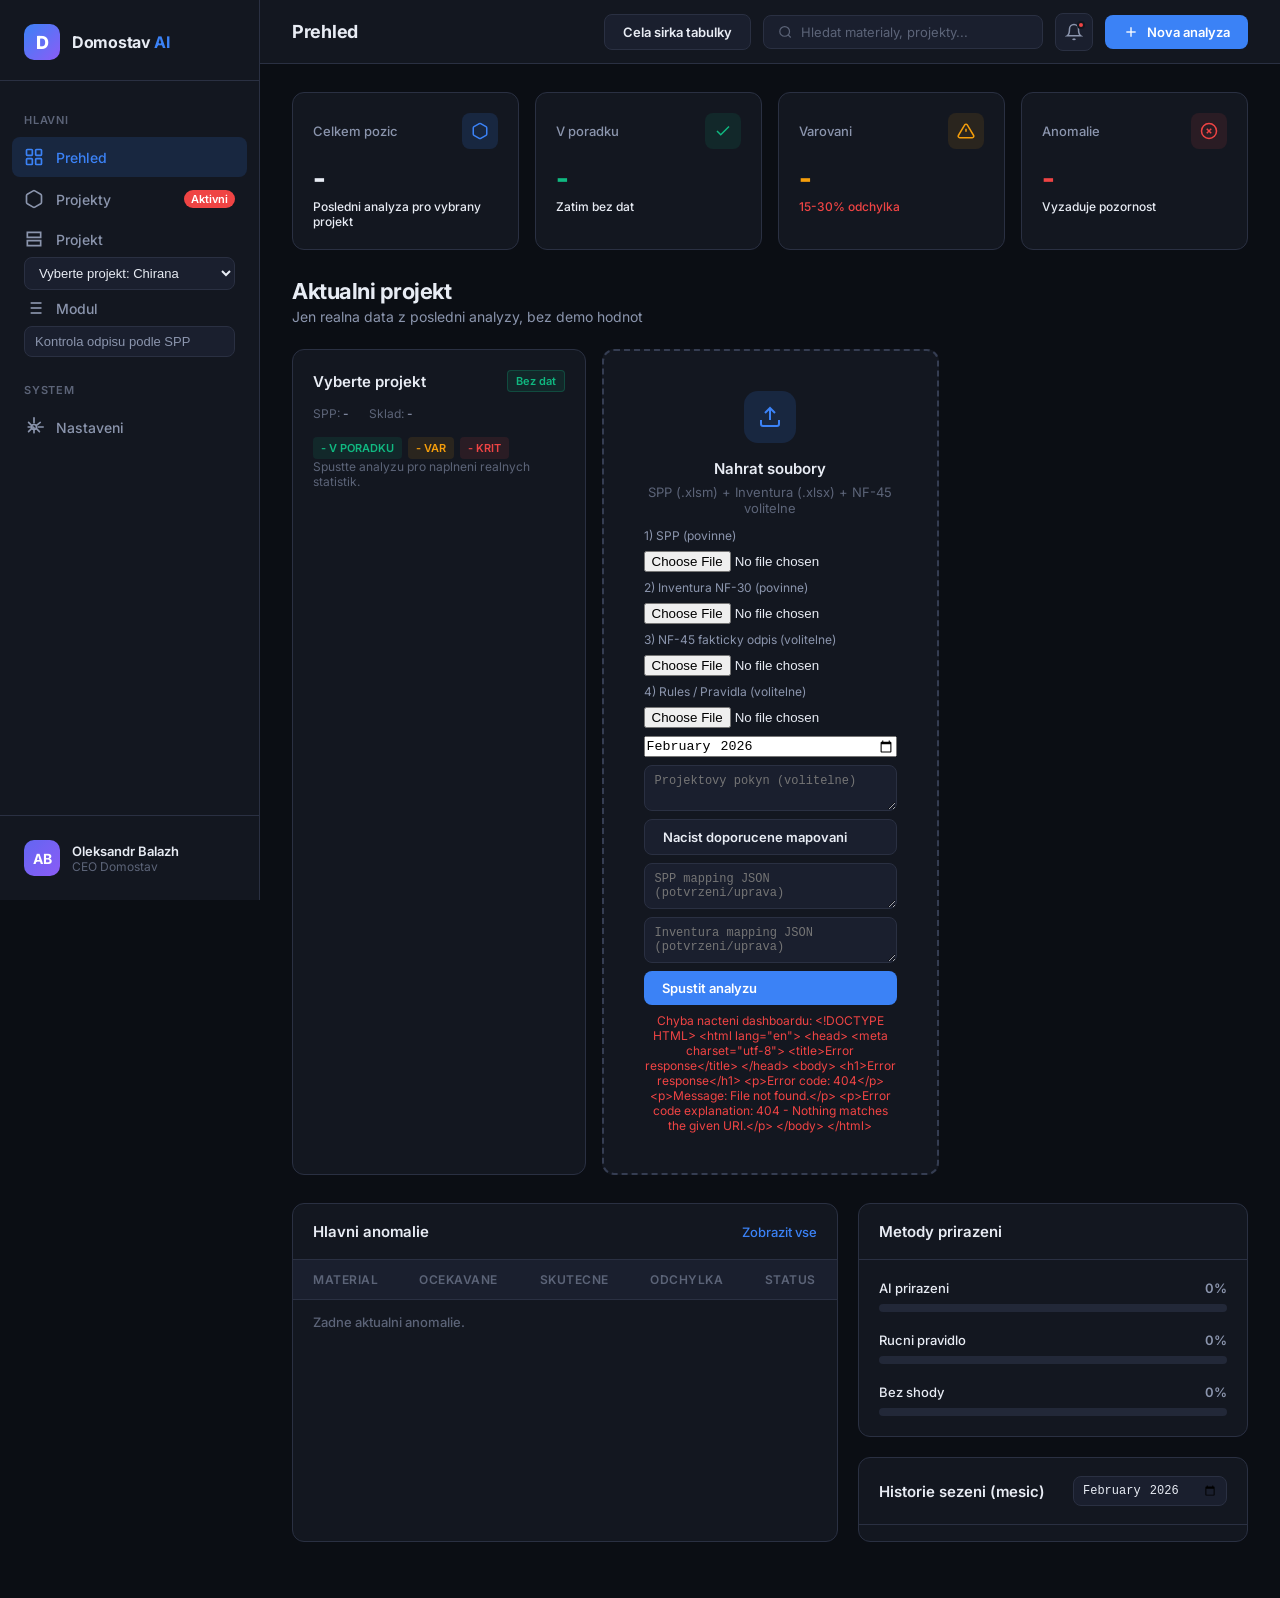
==== design/dashboard.html @ 969c4503 "Improve AI review workflow and adaptive matching. Tighten SPP parsing and AI shortlist guards while " ====
<!DOCTYPE html>
<html lang="cs">
<head>
<meta charset="UTF-8">
<meta name="viewport" content="width=device-width, initial-scale=1.0">
<title>Domostav AI — Prehled</title>
<style>
  @import url('https://fonts.googleapis.com/css2?family=Inter:wght@400;500;600;700;800&display=swap');

  * { margin: 0; padding: 0; box-sizing: border-box; }

  :root {
    --bg: #0B0E14;
    --surface: #131720;
    --surface-2: #1A1F2E;
    --surface-3: #222838;
    --border: #2A3042;
    --border-light: #353D52;
    --text: #E8ECF4;
    --text-muted: #8B95AD;
    --text-dim: #5C6478;
    --accent: #3B82F6;
    --accent-hover: #2563EB;
    --accent-glow: rgba(59, 130, 246, 0.15);
    --green: #10B981;
    --green-bg: rgba(16, 185, 129, 0.1);
    --green-border: rgba(16, 185, 129, 0.25);
    --yellow: #F59E0B;
    --yellow-bg: rgba(245, 158, 11, 0.1);
    --yellow-border: rgba(245, 158, 11, 0.25);
    --red: #EF4444;
    --red-bg: rgba(239, 68, 68, 0.1);
    --red-border: rgba(239, 68, 68, 0.25);
    --radius: 12px;
    --radius-sm: 8px;
    --radius-xs: 6px;
    --sidebar-width: 260px;
    --sidebar-width-compact: 92px;
  }

  body {
    font-family: 'Inter', -apple-system, sans-serif;
    background: var(--bg);
    color: var(--text);
    min-height: 100vh;
    display: flex;
  }

  /* Sidebar */
  .sidebar {
    width: var(--sidebar-width);
    background: var(--surface);
    border-right: 1px solid var(--border);
    display: flex;
    flex-direction: column;
    padding: 0;
    flex-shrink: 0;
    height: 100vh;
    position: fixed;
    left: 0;
    top: 0;
  }

  .sidebar-logo {
    padding: 24px 24px 20px;
    display: flex;
    align-items: center;
    gap: 12px;
    border-bottom: 1px solid var(--border);
  }

  .logo-icon {
    width: 36px;
    height: 36px;
    background: linear-gradient(135deg, var(--accent), #8B5CF6);
    border-radius: 10px;
    display: flex;
    align-items: center;
    justify-content: center;
    font-size: 18px;
    font-weight: 800;
    color: white;
    letter-spacing: -1px;
  }

  .logo-text {
    font-size: 16px;
    font-weight: 700;
    color: var(--text);
    letter-spacing: -0.3px;
  }

  .logo-text span {
    color: var(--accent);
  }

  .sidebar-nav {
    padding: 16px 12px;
    flex: 1;
    display: flex;
    flex-direction: column;
    gap: 2px;
  }

  .nav-label {
    font-size: 11px;
    font-weight: 600;
    color: var(--text-dim);
    text-transform: uppercase;
    letter-spacing: 0.8px;
    padding: 16px 12px 8px;
  }

  .nav-item {
    display: flex;
    align-items: center;
    gap: 12px;
    padding: 10px 12px;
    border-radius: var(--radius-sm);
    color: var(--text-muted);
    text-decoration: none;
    font-size: 14px;
    font-weight: 500;
    transition: all 0.15s;
    cursor: pointer;
  }

  .nav-item:hover {
    background: var(--surface-2);
    color: var(--text);
  }

  .nav-item.active {
    background: var(--accent-glow);
    color: var(--accent);
  }

  .nav-item svg {
    width: 20px;
    height: 20px;
    flex-shrink: 0;
  }

  .nav-badge {
    margin-left: auto;
    background: var(--red);
    color: white;
    font-size: 11px;
    font-weight: 600;
    padding: 2px 7px;
    border-radius: 10px;
    min-width: 20px;
    text-align: center;
  }

  .sidebar-footer {
    padding: 16px;
    border-top: 1px solid var(--border);
  }

  .user-card {
    display: flex;
    align-items: center;
    gap: 12px;
    padding: 8px;
    border-radius: var(--radius-sm);
  }

  .user-avatar {
    width: 36px;
    height: 36px;
    border-radius: 10px;
    background: linear-gradient(135deg, #6366F1, #8B5CF6);
    display: flex;
    align-items: center;
    justify-content: center;
    font-weight: 700;
    font-size: 14px;
    color: white;
  }

  .user-info {
    flex: 1;
    min-width: 0;
  }

  .user-name {
    font-size: 13px;
    font-weight: 600;
    color: var(--text);
  }

  .user-role {
    font-size: 12px;
    color: var(--text-dim);
  }

  /* Main content */
  .main {
    flex: 1;
    margin-left: var(--sidebar-width);
    min-height: 100vh;
  }

  body.table-focus .sidebar { display: none; }
  body.table-focus .main { margin-left: 0; }

  .topbar {
    height: 64px;
    border-bottom: 1px solid var(--border);
    display: flex;
    align-items: center;
    justify-content: space-between;
    padding: 0 32px;
    background: var(--surface);
    position: sticky;
    top: 0;
    z-index: 10;
  }

  .topbar-left {
    display: flex;
    align-items: center;
    gap: 16px;
  }

  .topbar-title {
    font-size: 18px;
    font-weight: 700;
    letter-spacing: -0.3px;
  }

  .topbar-right {
    display: flex;
    align-items: center;
    gap: 12px;
  }

  .search-bar {
    display: flex;
    align-items: center;
    gap: 8px;
    background: var(--surface-2);
    border: 1px solid var(--border);
    border-radius: var(--radius-sm);
    padding: 8px 14px;
    width: 280px;
  }

  .search-bar svg {
    width: 16px;
    height: 16px;
    color: var(--text-dim);
  }

  .search-bar input {
    background: none;
    border: none;
    color: var(--text);
    font-size: 13px;
    outline: none;
    width: 100%;
    font-family: inherit;
  }

  .search-bar input::placeholder {
    color: var(--text-dim);
  }

  .icon-btn {
    width: 38px;
    height: 38px;
    display: flex;
    align-items: center;
    justify-content: center;
    border-radius: var(--radius-sm);
    border: 1px solid var(--border);
    background: var(--surface-2);
    color: var(--text-muted);
    cursor: pointer;
    position: relative;
  }

  .icon-btn svg {
    width: 18px;
    height: 18px;
  }

  .icon-btn .dot {
    position: absolute;
    top: 7px;
    right: 7px;
    width: 8px;
    height: 8px;
    background: var(--red);
    border-radius: 50%;
    border: 2px solid var(--surface);
  }

  .btn {
    display: inline-flex;
    align-items: center;
    gap: 8px;
    padding: 9px 18px;
    border-radius: var(--radius-sm);
    font-size: 13px;
    font-weight: 600;
    font-family: inherit;
    cursor: pointer;
    border: none;
    transition: all 0.15s;
  }

  .btn-primary {
    background: var(--accent);
    color: white;
  }

  .btn-primary:hover {
    background: var(--accent-hover);
  }

  .btn svg {
    width: 16px;
    height: 16px;
  }

  /* Content area */
  .content {
    padding: 28px 32px;
  }

  .content-header {
    display: flex;
    align-items: center;
    justify-content: space-between;
    margin-bottom: 24px;
  }

  .content-header h2 {
    font-size: 22px;
    font-weight: 700;
    letter-spacing: -0.5px;
  }

  .content-header p {
    color: var(--text-muted);
    font-size: 14px;
    margin-top: 4px;
  }

  /* Stats cards */
  .stats-grid {
    display: grid;
    grid-template-columns: repeat(4, 1fr);
    gap: 16px;
    margin-bottom: 28px;
  }

  .stat-card {
    background: var(--surface);
    border: 1px solid var(--border);
    border-radius: var(--radius);
    padding: 20px;
  }

  .stat-card-header {
    display: flex;
    align-items: center;
    justify-content: space-between;
    margin-bottom: 12px;
  }

  .stat-card-label {
    font-size: 13px;
    color: var(--text-muted);
    font-weight: 500;
  }

  .stat-card-icon {
    width: 36px;
    height: 36px;
    border-radius: var(--radius-sm);
    display: flex;
    align-items: center;
    justify-content: center;
  }

  .stat-card-icon svg {
    width: 18px;
    height: 18px;
  }

  .stat-card-icon.blue {
    background: var(--accent-glow);
    color: var(--accent);
  }

  .stat-card-icon.green {
    background: var(--green-bg);
    color: var(--green);
  }

  .stat-card-icon.yellow {
    background: var(--yellow-bg);
    color: var(--yellow);
  }

  .stat-card-icon.red {
    background: var(--red-bg);
    color: var(--red);
  }

  .stat-card-value {
    font-size: 28px;
    font-weight: 800;
    letter-spacing: -1px;
    margin-bottom: 4px;
  }

  .stat-card-change {
    font-size: 12px;
    font-weight: 500;
    display: flex;
    align-items: center;
    gap: 4px;
  }

  .stat-card-change.up {
    color: var(--green);
  }

  .stat-card-change.down {
    color: var(--red);
  }

  /* Two-column layout */
  .grid-2 {
    display: grid;
    grid-template-columns: 1.4fr 1fr;
    gap: 20px;
    margin-bottom: 28px;
  }

  .card {
    background: var(--surface);
    border: 1px solid var(--border);
    border-radius: var(--radius);
    overflow: hidden;
  }

  .card-header {
    display: flex;
    align-items: center;
    justify-content: space-between;
    padding: 18px 20px;
    border-bottom: 1px solid var(--border);
  }

  .card-title {
    font-size: 15px;
    font-weight: 600;
  }

  .card-action {
    font-size: 13px;
    color: var(--accent);
    text-decoration: none;
    font-weight: 500;
    cursor: pointer;
  }

  /* Table */
  .table {
    width: 100%;
    border-collapse: collapse;
  }

  .table th {
    text-align: left;
    font-size: 12px;
    font-weight: 600;
    color: var(--text-dim);
    text-transform: uppercase;
    letter-spacing: 0.5px;
    padding: 12px 20px;
    border-bottom: 1px solid var(--border);
    background: var(--surface-2);
  }

  .table td {
    padding: 14px 20px;
    font-size: 13px;
    border-bottom: 1px solid var(--border);
    color: var(--text-muted);
  }

  .table tr:last-child td {
    border-bottom: none;
  }

  .table .name {
    color: var(--text);
    font-weight: 500;
  }

  /* Status badges */
  .badge {
    display: inline-flex;
    align-items: center;
    gap: 6px;
    padding: 4px 10px;
    border-radius: 20px;
    font-size: 12px;
    font-weight: 600;
  }

  .badge-ok {
    background: var(--green-bg);
    color: var(--green);
    border: 1px solid var(--green-border);
  }

  .badge-warning {
    background: var(--yellow-bg);
    color: var(--yellow);
    border: 1px solid var(--yellow-border);
  }

  .badge-red {
    background: var(--red-bg);
    color: var(--red);
    border: 1px solid var(--red-border);
  }

  .badge-dot {
    width: 6px;
    height: 6px;
    border-radius: 50%;
  }

  .badge-ok .badge-dot { background: var(--green); }
  .badge-warning .badge-dot { background: var(--yellow); }
  .badge-red .badge-dot { background: var(--red); }

  /* Progress bar */
  .progress-section {
    padding: 20px;
  }

  .progress-item {
    margin-bottom: 20px;
  }

  .progress-item:last-child {
    margin-bottom: 0;
  }

  .progress-label {
    display: flex;
    align-items: center;
    justify-content: space-between;
    margin-bottom: 8px;
  }

  .progress-label-text {
    font-size: 13px;
    font-weight: 500;
    color: var(--text);
  }

  .progress-label-value {
    font-size: 13px;
    font-weight: 600;
    color: var(--text-muted);
  }

  .progress-bar {
    height: 8px;
    background: var(--surface-3);
    border-radius: 4px;
    overflow: hidden;
  }

  .progress-fill {
    height: 100%;
    border-radius: 4px;
    transition: width 0.5s;
  }

  .progress-fill.blue { background: linear-gradient(90deg, var(--accent), #60A5FA); }
  .progress-fill.green { background: linear-gradient(90deg, var(--green), #34D399); }
  .progress-fill.yellow { background: linear-gradient(90deg, var(--yellow), #FBBF24); }
  .progress-fill.red { background: linear-gradient(90deg, var(--red), #F87171); }

  /* Recent activity */
  .activity-list {
    padding: 8px 0;
  }

  .activity-item {
    display: flex;
    align-items: flex-start;
    gap: 14px;
    padding: 14px 20px;
    border-bottom: 1px solid var(--border);
  }

  .activity-item:last-child {
    border-bottom: none;
  }

  .activity-icon {
    width: 34px;
    height: 34px;
    border-radius: var(--radius-xs);
    display: flex;
    align-items: center;
    justify-content: center;
    flex-shrink: 0;
    margin-top: 2px;
  }

  .activity-icon svg {
    width: 16px;
    height: 16px;
  }

  .activity-icon.blue { background: var(--accent-glow); color: var(--accent); }
  .activity-icon.green { background: var(--green-bg); color: var(--green); }
  .activity-icon.red { background: var(--red-bg); color: var(--red); }

  .activity-content {
    flex: 1;
    min-width: 0;
  }

  .activity-text {
    font-size: 13px;
    color: var(--text);
    font-weight: 500;
    line-height: 1.4;
  }

  .activity-text strong {
    font-weight: 600;
  }

  .activity-time {
    font-size: 12px;
    color: var(--text-dim);
    margin-top: 3px;
  }

  /* Project cards grid */
  .projects-grid {
    display: grid;
    grid-template-columns: repeat(3, 1fr);
    gap: 16px;
    margin-bottom: 28px;
  }

  .project-card {
    background: var(--surface);
    border: 1px solid var(--border);
    border-radius: var(--radius);
    padding: 20px;
    cursor: pointer;
    transition: all 0.15s;
  }

  .project-card:hover {
    border-color: var(--accent);
    box-shadow: 0 0 0 1px var(--accent);
  }

  .project-card-header {
    display: flex;
    align-items: center;
    justify-content: space-between;
    margin-bottom: 14px;
  }

  .project-name {
    font-size: 15px;
    font-weight: 600;
  }

  .project-status {
    font-size: 11px;
    font-weight: 600;
    padding: 3px 8px;
    border-radius: 4px;
  }

  .project-status.active {
    background: var(--green-bg);
    color: var(--green);
    border: 1px solid var(--green-border);
  }

  .project-status.planned {
    background: var(--accent-glow);
    color: var(--accent);
    border: 1px solid rgba(59, 130, 246, 0.25);
  }

  .project-meta {
    display: flex;
    gap: 20px;
    margin-bottom: 16px;
  }

  .project-meta-item {
    font-size: 12px;
    color: var(--text-dim);
  }

  .project-meta-item span {
    color: var(--text-muted);
    font-weight: 500;
  }

  .project-stats {
    display: flex;
    gap: 6px;
  }

  .project-stat-pill {
    font-size: 11px;
    font-weight: 600;
    padding: 4px 8px;
    border-radius: 4px;
    display: flex;
    align-items: center;
    gap: 4px;
  }

  .project-stat-pill.ok {
    background: var(--green-bg);
    color: var(--green);
  }

  .project-stat-pill.warn {
    background: var(--yellow-bg);
    color: var(--yellow);
  }

  .project-stat-pill.flag {
    background: var(--red-bg);
    color: var(--red);
  }

  /* Anomalies heatmap section */
  .anomaly-chart {
    padding: 20px;
  }

  .heatmap-row {
    display: flex;
    align-items: center;
    gap: 6px;
    margin-bottom: 6px;
  }

  .heatmap-label {
    width: 70px;
    font-size: 11px;
    color: var(--text-dim);
    text-align: right;
    flex-shrink: 0;
  }

  .heatmap-cells {
    display: flex;
    gap: 3px;
    flex: 1;
  }

  .heatmap-cell {
    flex: 1;
    height: 28px;
    border-radius: 4px;
    background: var(--surface-3);
  }

  .heatmap-cell.l1 { background: rgba(16, 185, 129, 0.15); }
  .heatmap-cell.l2 { background: rgba(16, 185, 129, 0.3); }
  .heatmap-cell.l3 { background: rgba(245, 158, 11, 0.2); }
  .heatmap-cell.l4 { background: rgba(245, 158, 11, 0.4); }
  .heatmap-cell.l5 { background: rgba(239, 68, 68, 0.3); }
  .heatmap-cell.l6 { background: rgba(239, 68, 68, 0.5); }

  .heatmap-months {
    display: flex;
    gap: 3px;
    margin-left: 76px;
    margin-top: 6px;
  }

  .heatmap-month {
    flex: 1;
    text-align: center;
    font-size: 10px;
    color: var(--text-dim);
  }

  /* Upload area */
  .upload-card {
    background: var(--surface);
    border: 2px dashed var(--border-light);
    border-radius: var(--radius);
    padding: 40px;
    text-align: center;
    cursor: pointer;
    transition: all 0.15s;
  }

  .upload-card:hover {
    border-color: var(--accent);
    background: var(--accent-glow);
  }

  .upload-icon {
    width: 52px;
    height: 52px;
    border-radius: 14px;
    background: var(--accent-glow);
    display: flex;
    align-items: center;
    justify-content: center;
    margin: 0 auto 16px;
  }

  .upload-icon svg {
    width: 24px;
    height: 24px;
    color: var(--accent);
  }

  .upload-title {
    font-size: 15px;
    font-weight: 600;
    margin-bottom: 6px;
  }

  .upload-desc {
    font-size: 13px;
    color: var(--text-dim);
  }

  .review-panel {
    display: none;
    margin-bottom: 28px;
  }

  .review-panel.show {
    display: block;
  }

  .review-header {
    display: flex;
    align-items: center;
    justify-content: space-between;
    gap: 16px;
    margin-bottom: 16px;
  }

  .review-actions {
    display: flex;
    gap: 10px;
    flex-wrap: wrap;
  }

  .btn-secondary {
    background: var(--surface-2);
    border: 1px solid var(--border);
    color: var(--text);
  }

  .review-metrics {
    display: grid;
    grid-template-columns: repeat(3, minmax(0, 1fr));
    gap: 12px;
    margin-bottom: 16px;
  }

  .review-metric {
    border: 1px solid var(--border);
    border-radius: var(--radius-sm);
    background: var(--surface-2);
    padding: 14px 16px;
  }

  .review-metric-label {
    font-size: 12px;
    color: var(--text-dim);
    margin-bottom: 6px;
  }

  .review-metric-value {
    font-size: 24px;
    font-weight: 700;
    color: var(--text);
  }

  .review-toolbar {
    display: flex;
    align-items: center;
    justify-content: space-between;
    gap: 12px;
    margin-bottom: 12px;
    flex-wrap: wrap;
  }

  .review-filters {
    display: flex;
    gap: 8px;
    flex-wrap: wrap;
  }

  .review-filter-btn {
    border: 1px solid var(--border);
    background: var(--surface-2);
    color: var(--text-dim);
    border-radius: 999px;
    padding: 7px 12px;
    font-size: 12px;
    cursor: pointer;
  }

  .review-filter-btn.active {
    color: var(--text);
    border-color: rgba(59, 130, 246, 0.45);
    background: rgba(37, 99, 235, 0.15);
  }

  .review-table-wrap {
    overflow: auto;
    border: 1px solid var(--border);
    border-radius: var(--radius-sm);
    background: var(--surface-2);
  }

  .review-table {
    width: 100%;
    min-width: 1580px;
    border-collapse: collapse;
  }

  .review-table th,
  .review-table td {
    padding: 10px 12px;
    border-bottom: 1px solid var(--border);
    vertical-align: top;
    font-size: 12px;
    text-align: left;
  }

  .review-table th {
    position: sticky;
    top: 0;
    z-index: 2;
    background: #111827;
    color: var(--text-dim);
    text-transform: uppercase;
    letter-spacing: 0.04em;
    font-size: 11px;
  }

  .review-table tr.review-row-unmatched {
    background: rgba(239, 68, 68, 0.06);
  }

  .review-table tr.review-row-anomaly {
    background: rgba(245, 158, 11, 0.05);
  }

  .review-material {
    min-width: 260px;
  }

  .review-material strong {
    display: block;
    font-size: 13px;
    color: var(--text);
    margin-bottom: 4px;
  }

  .review-subtext {
    color: var(--text-dim);
    line-height: 1.4;
  }

  .review-bind-cell {
    min-width: 270px;
  }

  .review-bind-current {
    color: var(--text);
    margin-bottom: 6px;
    line-height: 1.4;
  }

  .review-bind-select,
  .review-scope-select,
  .review-reason-input {
    width: 100%;
    background: var(--surface-3);
    color: var(--text);
    border: 1px solid var(--border);
    border-radius: 8px;
    padding: 8px 10px;
    font-size: 12px;
    font-family: inherit;
  }

  .review-reason-input {
    min-height: 68px;
    resize: vertical;
  }

  .review-save-cell {
    min-width: 170px;
  }

  .review-save-status {
    display: block;
    margin-top: 6px;
    font-size: 12px;
    color: var(--text-dim);
    line-height: 1.35;
  }

  .review-save-status.saved { color: var(--green); }
  .review-save-status.warning { color: var(--yellow); }
  .review-save-status.error { color: var(--red); }

  .review-empty {
    padding: 24px 20px;
    color: var(--text-dim);
    font-size: 13px;
  }

  .review-select-cell {
    width: 44px;
    text-align: center;
  }

  .review-row-toggle {
    width: 16px;
    height: 16px;
    accent-color: var(--blue);
    cursor: pointer;
  }

  .training-panel {
    border: 1px solid var(--border);
    border-radius: var(--radius-sm);
    background: var(--surface-2);
    padding: 12px;
    margin-bottom: 12px;
    display: grid;
    gap: 10px;
  }

  .training-grid {
    display: grid;
    grid-template-columns: repeat(auto-fit, minmax(180px, 1fr));
    gap: 8px;
  }

  .training-input {
    width: 100%;
    background: var(--surface-3);
    color: var(--text);
    border: 1px solid var(--border);
    border-radius: 8px;
    padding: 8px 10px;
    font-size: 12px;
    font-family: inherit;
  }

  .training-input.multiline {
    min-height: 92px;
    resize: vertical;
  }

  .training-status {
    font-size: 12px;
    color: var(--text-dim);
  }

  .training-status.ok { color: var(--green); }
  .training-status.warn { color: var(--yellow); }
  .training-status.err { color: var(--red); }

  .rule-list {
    border-top: 1px dashed var(--border);
    padding-top: 8px;
    font-size: 12px;
    color: var(--text-dim);
    line-height: 1.5;
    max-height: 140px;
    overflow: auto;
  }

  .review-toolbar-meta {
    display: flex;
    align-items: center;
    justify-content: flex-end;
    gap: 8px;
    flex-wrap: wrap;
    font-size: 12px;
    color: var(--text-dim);
  }

  .rule-item {
    display: grid;
    gap: 6px;
    padding: 8px 0;
    border-bottom: 1px dashed var(--border);
  }

  .rule-item:last-child {
    border-bottom: none;
  }

  .rule-item-head {
    display: flex;
    align-items: center;
    justify-content: space-between;
    gap: 8px;
    flex-wrap: wrap;
    color: var(--text);
  }

  .rule-item-actions {
    display: flex;
    gap: 6px;
    flex-wrap: wrap;
  }

  .rule-chip {
    display: inline-flex;
    align-items: center;
    gap: 4px;
    padding: 2px 8px;
    border-radius: 999px;
    border: 1px solid var(--border);
    background: var(--surface-3);
    color: var(--text-dim);
    font-size: 11px;
    text-transform: uppercase;
    letter-spacing: 0.04em;
  }

  .rule-text {
    color: var(--text-dim);
    line-height: 1.45;
    word-break: break-word;
  }

  .processing-overlay {
    position: fixed;
    inset: 0;
    background: rgba(6, 10, 18, 0.72);
    backdrop-filter: blur(2px);
    display: none;
    align-items: center;
    justify-content: center;
    z-index: 9999;
  }

  .processing-overlay.show {
    display: flex;
  }

  .processing-card {
    min-width: 360px;
    max-width: 520px;
    background: var(--surface);
    border: 1px solid var(--border-light);
    border-radius: var(--radius);
    padding: 20px;
    box-shadow: 0 15px 45px rgba(0, 0, 0, 0.35);
    text-align: center;
  }

  .processing-spinner {
    width: 46px;
    height: 46px;
    margin: 0 auto 12px;
    border: 4px solid rgba(59, 130, 246, 0.2);
    border-top-color: var(--accent);
    border-radius: 50%;
    animation: spin 0.9s linear infinite;
  }

  .processing-title {
    font-size: 16px;
    font-weight: 700;
    margin-bottom: 6px;
  }

  .processing-text {
    font-size: 13px;
    color: var(--text-muted);
  }

  @keyframes spin {
    to { transform: rotate(360deg); }
  }
</style>
<script src="https://mcp.figma.com/mcp/html-to-design/capture.js" async></script>
</head>
<body>

<!-- Sidebar -->
<nav class="sidebar">
  <div class="sidebar-logo">
    <div class="logo-icon">D</div>
    <div class="logo-text">Domostav <span>AI</span></div>
  </div>

  <div class="sidebar-nav">
    <div class="nav-label">Hlavni</div>
    <a class="nav-item active" href="#">
      <svg viewBox="0 0 24 24" fill="none" stroke="currentColor" stroke-width="2" stroke-linecap="round" stroke-linejoin="round"><rect x="3" y="3" width="7" height="7" rx="1"/><rect x="14" y="3" width="7" height="7" rx="1"/><rect x="3" y="14" width="7" height="7" rx="1"/><rect x="14" y="14" width="7" height="7" rx="1"/></svg>
      Prehled
    </a>
    <a class="nav-item" href="#" id="nav-projects">
      <svg viewBox="0 0 24 24" fill="none" stroke="currentColor" stroke-width="2" stroke-linecap="round" stroke-linejoin="round"><path d="M21 16V8a2 2 0 0 0-1-1.73l-7-4a2 2 0 0 0-2 0l-7 4A2 2 0 0 0 3 8v8a2 2 0 0 0 1 1.73l7 4a2 2 0 0 0 2 0l7-4A2 2 0 0 0 21 16z"/></svg>
      Projekty
      <span class="nav-badge">Aktivni</span>
    </a>
    <div class="nav-item" style="display:block;cursor:default;padding:8px 12px">
      <div style="display:flex;align-items:center;gap:12px;color:var(--text-muted);font-size:14px;font-weight:500">
        <svg viewBox="0 0 24 24" fill="none" stroke="currentColor" stroke-width="2"><path d="M4 4h16v6H4z"/><path d="M4 14h16v6H4z"/></svg>
        Projekt
      </div>
      <select id="projectSelectNav" style="margin-top:8px;width:100%;background:var(--surface-2);color:var(--text);border:1px solid var(--border);border-radius:8px;padding:7px 10px;font-size:13px">
      <option value="chirana">Vyberte projekt: Chirana</option>
      </select>
      <div style="display:flex;align-items:center;gap:12px;color:var(--text-muted);font-size:14px;font-weight:500;margin-top:8px">
        <svg viewBox="0 0 24 24" fill="none" stroke="currentColor" stroke-width="2"><path d="M8 6h13"/><path d="M8 12h13"/><path d="M8 18h13"/><path d="M3 6h.01"/><path d="M3 12h.01"/><path d="M3 18h.01"/></svg>
        Modul
      </div>
      <input type="text" value="Kontrola odpisu podle SPP" disabled style="margin-top:8px;width:100%;background:var(--surface-2);color:var(--text-muted);border:1px solid var(--border);border-radius:8px;padding:7px 10px;font-size:13px">
    </div>

    <div class="nav-label">System</div>
    <a class="nav-item" href="#" id="nav-settings">
      <svg viewBox="0 0 24 24" fill="none" stroke="currentColor" stroke-width="2" stroke-linecap="round" stroke-linejoin="round"><circle cx="12" cy="12" r="3"/><path d="M12 1v6m0 6v6m-7-7h6m6 0h6m-3.5-5.5L15 10m-6 4l-3.5 3.5m0-11L9 10m6 4l3.5 3.5"/></svg>
      Nastaveni
    </a>
  </div>

  <div class="sidebar-footer">
    <div class="user-card">
      <div class="user-avatar">AB</div>
      <div class="user-info">
        <div class="user-name">Oleksandr Balazh</div>
        <div class="user-role">CEO Domostav</div>
      </div>
    </div>
  </div>
</nav>

<!-- Main content -->
<main class="main">
  <div class="topbar">
    <div class="topbar-left">
      <div class="topbar-title">Prehled</div>
    </div>
    <div class="topbar-right">
      <button class="btn btn-secondary" id="tableWideBtn" type="button">Cela sirka tabulky</button>
      <div class="search-bar">
        <svg viewBox="0 0 24 24" fill="none" stroke="currentColor" stroke-width="2"><circle cx="11" cy="11" r="8"/><path d="m21 21-4.35-4.35"/></svg>
        <input type="text" placeholder="Hledat materialy, projekty...">
      </div>
      <div class="icon-btn">
        <svg viewBox="0 0 24 24" fill="none" stroke="currentColor" stroke-width="2"><path d="M18 8A6 6 0 0 0 6 8c0 7-3 9-3 9h18s-3-2-3-9"/><path d="M13.73 21a2 2 0 0 1-3.46 0"/></svg>
        <span class="dot"></span>
      </div>
      <button class="btn btn-primary">
        <svg viewBox="0 0 24 24" fill="none" stroke="currentColor" stroke-width="2"><path d="M12 5v14"/><path d="M5 12h14"/></svg>
        Nova analyza
      </button>
    </div>
  </div>

  <div class="content">
    <!-- Stats -->
    <div class="stats-grid">
      <div class="stat-card">
        <div class="stat-card-header">
          <span class="stat-card-label">Celkem pozic</span>
          <div class="stat-card-icon blue">
            <svg viewBox="0 0 24 24" fill="none" stroke="currentColor" stroke-width="2"><path d="M21 16V8a2 2 0 0 0-1-1.73l-7-4a2 2 0 0 0-2 0l-7 4A2 2 0 0 0 3 8v8a2 2 0 0 0 1 1.73l7 4a2 2 0 0 0 2 0l7-4A2 2 0 0 0 21 16z"/></svg>
          </div>
        </div>
        <div class="stat-card-value" id="kpiTotal">-</div>
        <div class="stat-card-change" id="kpiTotalHint">Posledni analyza pro vybrany projekt</div>
      </div>

      <div class="stat-card">
        <div class="stat-card-header">
          <span class="stat-card-label">V poradku</span>
          <div class="stat-card-icon green">
            <svg viewBox="0 0 24 24" fill="none" stroke="currentColor" stroke-width="2"><polyline points="20 6 9 17 4 12"/></svg>
          </div>
        </div>
        <div class="stat-card-value" style="color: var(--green)" id="kpiOk">-</div>
        <div class="stat-card-change" id="kpiMatched">Zatim bez dat</div>
      </div>

      <div class="stat-card">
        <div class="stat-card-header">
          <span class="stat-card-label">Varovani</span>
          <div class="stat-card-icon yellow">
            <svg viewBox="0 0 24 24" fill="none" stroke="currentColor" stroke-width="2"><path d="M10.29 3.86L1.82 18a2 2 0 0 0 1.71 3h16.94a2 2 0 0 0 1.71-3L13.71 3.86a2 2 0 0 0-3.42 0z"/><line x1="12" y1="9" x2="12" y2="13"/><line x1="12" y1="17" x2="12.01" y2="17"/></svg>
          </div>
        </div>
        <div class="stat-card-value" style="color: var(--yellow)" id="kpiWarn">-</div>
        <div class="stat-card-change down">15-30% odchylka</div>
      </div>

      <div class="stat-card">
        <div class="stat-card-header">
          <span class="stat-card-label">Anomalie</span>
          <div class="stat-card-icon red">
            <svg viewBox="0 0 24 24" fill="none" stroke="currentColor" stroke-width="2"><circle cx="12" cy="12" r="10"/><line x1="15" y1="9" x2="9" y2="15"/><line x1="9" y1="9" x2="15" y2="15"/></svg>
          </div>
        </div>
        <div class="stat-card-value" style="color: var(--red)" id="kpiRed">-</div>
        <div class="stat-card-change">Vyzaduje pozornost</div>
      </div>
    </div>

    <!-- Projects -->
    <div class="content-header">
      <div>
        <h2>Aktualni projekt</h2>
        <p>Jen realna data z posledni analyzy, bez demo hodnot</p>
      </div>
    </div>

    <div class="projects-grid">
      <div class="project-card" id="activeProjectCard">
        <div class="project-card-header">
          <span class="project-name" id="activeProjectName">Vyberte projekt</span>
          <span class="project-status active" id="activeProjectStatus">Bez dat</span>
        </div>
        <div class="project-meta">
          <div class="project-meta-item">SPP: <span id="activeProjectSpp">-</span></div>
          <div class="project-meta-item">Sklad: <span id="activeProjectInventory">-</span></div>
        </div>
        <div class="project-stats">
          <span class="project-stat-pill ok" id="activeProjectOk">- V PORADKU</span>
          <span class="project-stat-pill warn" id="activeProjectWarn">- VAR</span>
          <span class="project-stat-pill flag" id="activeProjectRed">- KRIT</span>
        </div>
        <div class="project-stats">
          <span style="font-size:12px;color:var(--text-dim)" id="activeProjectMeta">Spustte analyzu pro naplneni realnych statistik.</span>
        </div>
      </div>

      <div class="upload-card" id="uploadCard">
        <div class="upload-icon">
          <svg viewBox="0 0 24 24" fill="none" stroke="currentColor" stroke-width="2"><path d="M21 15v4a2 2 0 0 1-2 2H5a2 2 0 0 1-2-2v-4"/><polyline points="17 8 12 3 7 8"/><line x1="12" y1="3" x2="12" y2="15"/></svg>
        </div>
        <div class="upload-title">Nahrat soubory</div>
        <div class="upload-desc">SPP (.xlsm) + Inventura (.xlsx) + NF-45 volitelne</div>
        <form id="analyzeForm" style="margin-top:12px;text-align:left;display:grid;gap:8px">
          <div style="font-size:12px;color:var(--text-muted)">1) SPP (povinne)</div>
          <input type="file" id="fileSpp" name="spp" accept=".xls,.xlsx,.xlsm" required>
          <div style="font-size:12px;color:var(--text-muted)">2) Inventura NF-30 (povinne)</div>
          <input type="file" id="fileInventory" name="inventory" accept=".xls,.xlsx,.xlsm" required>
          <div style="font-size:12px;color:var(--text-muted)">3) NF-45 fakticky odpis (volitelne)</div>
          <input type="file" id="fileNf45" name="nf45" accept=".xls,.xlsx,.xlsm">
          <div style="font-size:12px;color:var(--text-muted)">4) Rules / Pravidla (volitelne)</div>
          <input type="file" id="fileRules" name="rules" accept=".xls,.xlsx,.xlsm">
          <input type="month" id="periodMonth" name="period_month" value="2026-02">
          <textarea id="projectPrompt" name="project_prompt" rows="2" placeholder="Projektovy pokyn (volitelne)" style="background:var(--surface-2);color:var(--text);border:1px solid var(--border);border-radius:8px;padding:8px 10px;font-size:12px"></textarea>
          <button class="btn" id="detectMappingBtn" type="button" style="background:var(--surface-2);border:1px solid var(--border);color:var(--text)">Nacist doporucene mapovani</button>
          <textarea id="sppMappingJson" rows="2" placeholder="SPP mapping JSON (potvrzeni/uprava)" style="background:var(--surface-2);color:var(--text);border:1px solid var(--border);border-radius:8px;padding:8px 10px;font-size:12px"></textarea>
          <textarea id="invMappingJson" rows="2" placeholder="Inventura mapping JSON (potvrzeni/uprava)" style="background:var(--surface-2);color:var(--text);border:1px solid var(--border);border-radius:8px;padding:8px 10px;font-size:12px"></textarea>
          <button class="btn btn-primary" id="runAnalyzeBtn" type="submit">Spustit analyzu</button>
        </form>
        <div id="runStatus" style="margin-top:8px;font-size:12px;color:var(--text-muted)"></div>
      </div>
    </div>

    <section class="review-panel" id="reviewPanel">
      <div class="review-header">
        <div>
          <h2>Kontrola pred exportem</h2>
          <p id="reviewSummaryText">Nejprve opravte radky bez shody a zkontrolujte anomaly, potom vygenerujte finalni soubor.</p>
        </div>
        <div class="review-actions">
          <button class="btn btn-secondary" id="reviewRecalculateBtn" type="button">Prepocitat kontrolu</button>
          <button class="btn btn-primary" id="reviewFinalizeBtn" type="button">Vygenerovat finalni soubor</button>
        </div>
      </div>

      <div class="review-metrics">
        <div class="review-metric">
          <div class="review-metric-label">Problemove radky</div>
          <div class="review-metric-value" id="reviewRowsCount">0</div>
        </div>
        <div class="review-metric">
          <div class="review-metric-label">Bez shody</div>
          <div class="review-metric-value" id="reviewUnmatchedCount">0</div>
        </div>
        <div class="review-metric">
          <div class="review-metric-label">Anomalie</div>
          <div class="review-metric-value" id="reviewAnomaliesCount">0</div>
        </div>
      </div>

      <div class="card">
        <div class="card-header">
          <span class="card-title">Kontrolni tabulka</span>
          <span class="card-action" id="reviewSheetCaption">Tabulka po radcich podobna Excelu</span>
        </div>
        <div class="review-toolbar">
          <div class="review-filters">
            <button class="review-filter-btn active" type="button" data-review-filter="all">Vse problemove</button>
            <button class="review-filter-btn" type="button" data-review-filter="unmatched">Jen bez shody</button>
            <button class="review-filter-btn" type="button" data-review-filter="anomalies">Jen anomalie</button>
          </div>
          <div class="review-toolbar-meta">
            <span id="reviewSelectionMeta">Vybrano 0 radku pro hromadnou akci.</span>
            <button class="btn btn-secondary" id="reviewSelectUnmatchedBtn" type="button">Oznacit bez shody</button>
            <button class="btn btn-secondary" id="reviewClearSelectionBtn" type="button">Zrusit vyber</button>
          </div>
        </div>
        <div class="training-panel">
          <div style="display:flex;align-items:center;justify-content:space-between;gap:8px;flex-wrap:wrap">
            <strong style="font-size:13px;color:var(--text)">Rezim uceni (hromadne)</strong>
            <button class="btn btn-secondary" id="trainingSnapshotBtn" type="button">Ulozit verzi pravidel</button>
          </div>
          <div class="training-grid">
            <input class="training-input" id="trainingSppSearch" list="trainingSppDatalist" placeholder="Hledat SPP podle nazvu, HT, DN40...">
            <select class="training-input" id="trainingSppRow"></select>
            <select class="training-input" id="trainingScope">
              <option value="project">Ulozit pro projekt</option>
              <option value="system">Ulozit pro system</option>
              <option value="both">Ulozit pro projekt i system</option>
            </select>
            <input class="training-input" id="trainingReason" placeholder="Poznamka k pravidlu">
            <button class="btn btn-primary" id="trainingApplySelectedBtn" type="button">Pouzit na vybrane radky</button>
            <button class="btn btn-secondary" id="trainingApplyUnmatchedBtn" type="button">Pouzit na vsechny "Bez shody"</button>
          </div>
          <div class="training-grid">
            <input class="training-input" id="trainingFilesInput" type="file" multiple accept=".xlsx,.xlsm,.xls,.csv">
            <button class="btn btn-secondary" id="previewTrainingFilesBtn" type="button">Zkontrolovat treninkove soubory</button>
          </div>
          <div style="font-size:12px;color:var(--text-dim)">
            Co sem muzete nahrat: SPP, Inventura/NF-30 nebo soupis/fakturace, NF-45, pravidla, nomenklatura.
          </div>
          <div class="rule-list" id="trainingFilesResult">Soubory pro trenink zatim nejsou nahrane.</div>
          <div class="training-grid">
            <textarea class="training-input multiline" id="textRuleInput" placeholder="Textove pravidlo / poznamka pro pamet systemu. Napr.: PPR voda 25x3,5 mapovat jen na studena voda nebo cirkulace, nikdy ne na HT odpad."></textarea>
            <input class="training-input" id="textRuleLabel" placeholder="Kratky nazev pravidla">
            <select class="training-input" id="textRuleScope">
              <option value="project">Textove pravidlo pro projekt</option>
              <option value="system">Textove pravidlo pro system</option>
            </select>
            <button class="btn btn-secondary" id="saveTextRuleBtn" type="button">Ulozit textove pravidlo</button>
          </div>
          <div class="training-grid">
            <input class="training-input" id="aliasFromInput" placeholder="Alias (napr. CK)">
            <input class="training-input" id="aliasToInput" placeholder="Kanonicky nazev (napr. cistici kus)">
            <select class="training-input" id="aliasScope">
              <option value="project">Alias pro projekt</option>
              <option value="system">Alias pro system</option>
            </select>
            <button class="btn btn-secondary" id="saveAliasRuleBtn" type="button">Ulozit alias</button>
          </div>
          <div class="training-grid">
            <select class="training-input" id="categoryMatchMode">
              <option value="name_contains">Kategorie: text v nazvu</option>
              <option value="article_prefix">Kategorie: prefix artiklu</option>
              <option value="name_regex">Kategorie: regex v nazvu</option>
            </select>
            <input class="training-input" id="categoryPattern" placeholder="Pattern">
            <select class="training-input" id="categoryScope">
              <option value="project">Kategorie pro projekt</option>
              <option value="system">Kategorie pro system</option>
            </select>
            <select class="training-input" id="categoryTarget">
              <option value="PIPE">PIPE</option>
              <option value="FITTING">FITTING</option>
              <option value="INSULATION">INSULATION</option>
              <option value="CONSUMABLE">CONSUMABLE</option>
              <option value="VALVE">VALVE</option>
              <option value="OTHER">OTHER</option>
            </select>
            <button class="btn btn-secondary" id="saveCategoryRuleBtn" type="button">Ulozit kategorii</button>
          </div>
          <div class="training-status" id="trainingStatus">Pripraveno: vyberte SPP radek a muzete ucit pravidla hromadne.</div>
          <div class="training-grid">
            <input class="training-input" id="ruleFilterInput" placeholder="Filtrovat registr pravidel podle textu, typu nebo scope">
          </div>
          <div class="rule-list" id="ruleListBox">Pravidla se nacitaji…</div>
        </div>
        <datalist id="trainingSppDatalist"></datalist>
        <datalist id="reviewSppDatalist"></datalist>
        <div class="review-table-wrap">
          <table class="review-table">
            <thead>
              <tr>
                <th class="review-select-cell">Vyber</th>
                <th>Row</th>
                <th>Material</th>
                <th>Fakt</th>
                <th>AI: Ocek. odpis</th>
                <th>AI: Jed.</th>
                <th>AI: Privazka k SPP</th>
                <th>AI: Zdroj SPP</th>
                <th>AI: Duvod</th>
                <th>AI: Status</th>
                <th>AI: Metoda</th>
                <th>AI: Odl. %</th>
                <th>Ulozit pravidlo</th>
              </tr>
            </thead>
            <tbody id="reviewTableBody"></tbody>
          </table>
        </div>
      </div>
    </section>

    <!-- Two column layout -->
    <div class="grid-2">
      <!-- Anomalies table -->
      <div class="card">
        <div class="card-header">
          <span class="card-title">Hlavni anomalie</span>
          <span class="card-action">Zobrazit vse</span>
        </div>
        <table class="table">
          <thead>
            <tr>
              <th>Material</th>
              <th>Ocekavane</th>
              <th>Skutecne</th>
              <th>Odchylka</th>
              <th>Status</th>
            </tr>
          </thead>
          <tbody id="topAnomaliesBody">
            <tr>
              <td class="name" colspan="5" style="color:var(--text-dim)">Zadne aktualni anomalie.</td>
            </tr>
          </tbody>
        </table>
      </div>

      <!-- Right column -->
      <div style="display: flex; flex-direction: column; gap: 20px">
        <!-- Matching breakdown -->
        <div class="card">
          <div class="card-header">
            <span class="card-title">Metody prirazeni</span>
          </div>
          <div class="progress-section">
            <div class="progress-item">
              <div class="progress-label">
                <span class="progress-label-text">AI prirazeni</span>
                <span class="progress-label-value" id="methodAiVal">0%</span>
              </div>
              <div class="progress-bar">
                <div class="progress-fill green" id="methodAiBar" style="width: 0%"></div>
              </div>
            </div>
            <div class="progress-item">
              <div class="progress-label">
                <span class="progress-label-text">Rucni pravidlo</span>
                <span class="progress-label-value" id="methodManualVal">0%</span>
              </div>
              <div class="progress-bar">
                <div class="progress-fill blue" id="methodManualBar" style="width: 0%"></div>
              </div>
            </div>
            <div class="progress-item">
              <div class="progress-label">
                <span class="progress-label-text">Bez shody</span>
                <span class="progress-label-value" id="methodUnmatchedVal">0%</span>
              </div>
              <div class="progress-bar">
                <div class="progress-fill red" id="methodUnmatchedBar" style="width: 0%"></div>
              </div>
            </div>
          </div>
        </div>

        <!-- Session history -->
        <div class="card">
          <div class="card-header">
            <span class="card-title">Historie sezeni (mesic)</span>
            <input type="month" id="sessionsMonth" value="2026-02" style="background:var(--surface-2);color:var(--text);border:1px solid var(--border);border-radius:8px;padding:6px 8px;font-size:12px">
          </div>
          <div class="activity-list" id="sessionsList"></div>
        </div>
      </div>
    </div>
  </div>
</main>

<div class="processing-overlay" id="processingOverlay">
  <div class="processing-card">
    <div class="processing-spinner"></div>
    <div class="processing-title" id="processingTitle">Počkejte prosím</div>
    <div class="processing-text" id="processingText">Probíhá zpracování...</div>
  </div>
</div>

<script>
  const state = {
    project: "chirana",
    month: "2026-02",
    draftId: null,
    review: null,
    reviewFilter: "all",
    rules: [],
    selectedReviewRows: new Set(),
    sppLookup: new Map(),
  };

  async function fetchJson(url, options = {}) {
    const res = await fetch(url, options);
    if (!res.ok) {
      const msg = await res.text();
      throw new Error(msg || `Chyba HTTP ${res.status}`);
    }
    return res.json();
  }

  function setRunStatus(text, isError = false) {
    const el = document.getElementById("runStatus");
    if (!el) return;
    el.textContent = text;
    el.style.color = isError ? "var(--red)" : "var(--text-muted)";
  }

  function setTrainingStatus(text, mode = "") {
    const el = document.getElementById("trainingStatus");
    if (!el) return;
    el.textContent = text;
    el.className = `training-status ${mode}`.trim();
  }

  function escapeHtml(value) {
    return String(value ?? "")
      .replaceAll("&", "&amp;")
      .replaceAll("<", "&lt;")
      .replaceAll(">", "&gt;")
      .replaceAll('"', "&quot;");
  }

  const busyRuntime = { startedAt: 0, mode: "analysis", tickerId: null };
  const BUSY_MESSAGES = {
    mapping: [
      "Mapuji sloupce souboru...",
      "Kontroluji hlavicky a datove radky...",
      "Pripravuji doporucene mapovani...",
    ],
    analysis: [
      "AI analyzuje vazby mezi SPP a inventurou...",
      "Pocitam odchylky a anomalie...",
      "Pripravuji review tabulku pred exportem...",
    ],
    recalculate: [
      "Prepocitavam review po manualnich pravidlech...",
      "Aplikuji ulozene vazby a obnovuji metriky...",
      "Aktualizuji seznam bez shody a anomalii...",
    ],
    finalize: [
      "Generuji finalni vystup...",
      "Zapisuji AI sloupce do TDSheet...",
      "Dokoncuji AI Summary a SPP Coverage...",
    ],
  };

  function getAverageDurationMs(mode, fallbackMs) {
    try {
      const raw = localStorage.getItem("domostav_ai_timing_v1");
      const parsed = raw ? JSON.parse(raw) : {};
      const arr = Array.isArray(parsed?.[mode]) ? parsed[mode] : [];
      if (!arr.length) return fallbackMs;
      const avg = arr.reduce((a, b) => a + Number(b || 0), 0) / arr.length;
      return Number.isFinite(avg) && avg > 0 ? avg : fallbackMs;
    } catch {
      return fallbackMs;
    }
  }

  function rememberDurationMs(mode, durationMs) {
    if (!Number.isFinite(durationMs) || durationMs <= 0) return;
    try {
      const raw = localStorage.getItem("domostav_ai_timing_v1");
      const parsed = raw ? JSON.parse(raw) : {};
      const arr = Array.isArray(parsed?.[mode]) ? parsed[mode] : [];
      arr.push(Math.round(durationMs));
      parsed[mode] = arr.slice(-8);
      localStorage.setItem("domostav_ai_timing_v1", JSON.stringify(parsed));
    } catch {
      // localStorage can be unavailable
    }
  }

  function chooseBusyMessage(mode) {
    const list = BUSY_MESSAGES[mode] || BUSY_MESSAGES.analysis;
    return list[Math.floor(Math.random() * list.length)];
  }

  function formatSecs(sec) {
    const clamped = Math.max(0, Math.round(sec));
    if (clamped < 60) return `${clamped}s`;
    const m = Math.floor(clamped / 60);
    const s = clamped % 60;
    return `${m}m ${String(s).padStart(2, "0")}s`;
  }

  function setBusy(isBusy, mode = "analysis") {
    const overlay = document.getElementById("processingOverlay");
    const titleEl = document.getElementById("processingTitle");
    const textEl = document.getElementById("processingText");
    const runBtn = document.getElementById("runAnalyzeBtn");
    const mapBtn = document.getElementById("detectMappingBtn");
    if (runBtn) runBtn.disabled = isBusy;
    if (mapBtn) mapBtn.disabled = isBusy;
    if (!overlay) return;

    if (isBusy) {
      const fallbackByMode = { mapping: 18000, analysis: 130000, recalculate: 130000, finalize: 1200 };
      const avgMs = getAverageDurationMs(mode, fallbackByMode[mode] || 60000);
      const baseText = chooseBusyMessage(mode);
      busyRuntime.mode = mode;
      busyRuntime.startedAt = Date.now();
      if (busyRuntime.tickerId) {
        clearInterval(busyRuntime.tickerId);
        busyRuntime.tickerId = null;
      }
      if (titleEl && textEl) {
        titleEl.textContent = "Probiha zpracovani";
        textEl.textContent = `${baseText} Odhad: ~${formatSecs(avgMs / 1000)}.`;
      }
      busyRuntime.tickerId = window.setInterval(() => {
        if (!textEl) return;
        const elapsedMs = Date.now() - busyRuntime.startedAt;
        const remainingSec = Math.max(0, (avgMs - elapsedMs) / 1000);
        textEl.textContent = `${baseText} Ubehlo: ${formatSecs(elapsedMs / 1000)} | Odhad zbyva: ${formatSecs(remainingSec)}.`;
      }, 1000);
      overlay.classList.add("show");
    } else {
      if (busyRuntime.tickerId) {
        clearInterval(busyRuntime.tickerId);
        busyRuntime.tickerId = null;
      }
      if (busyRuntime.startedAt) {
        rememberDurationMs(busyRuntime.mode, Date.now() - busyRuntime.startedAt);
      }
      busyRuntime.startedAt = 0;
      overlay.classList.remove("show");
    }
  }

  function formatPragueDateTime(value) {
    if (!value) return "-";
    const normalized = value.endsWith("Z") ? value : `${value}Z`;
    const dt = new Date(normalized);
    if (Number.isNaN(dt.getTime())) return value;
    return new Intl.DateTimeFormat("cs-CZ", {
      timeZone: "Europe/Prague",
      year: "numeric",
      month: "2-digit",
      day: "2-digit",
      hour: "2-digit",
      minute: "2-digit",
      second: "2-digit",
      hour12: false,
    }).format(dt);
  }

  function sessionOutputUrl(session) {
    if (!session?.output_exists) return null;
    const filename = session?.output_filename || (session?.output_path || "").split(/[\\/]/).pop();
    if (!filename) return null;
    return `/output/${encodeURIComponent(filename)}`;
  }

  function renderTopAnomalies(summary) {
    const body = document.getElementById("topAnomaliesBody");
    if (!body) return;
    const rows = summary?.top_anomalies || [];
    if (!rows.length) {
      body.innerHTML = `<tr><td class="name" colspan="5" style="color:var(--text-dim)">Zadne aktualni anomalie.</td></tr>`;
      return;
    }
    const fmtNum = (v) => (v === null || v === undefined || Number.isNaN(Number(v))) ? "—" : Number(v).toLocaleString("cs-CZ", { maximumFractionDigits: 2 });
    body.innerHTML = rows.slice(0, 6).map((r) => {
      const pctRaw = r.deviation_percent;
      const pct = Number(pctRaw || 0);
      const pctText = pctRaw === null || pctRaw === undefined || Number.isNaN(Number(pctRaw)) ? "—" : `${pct >= 0 ? "+" : ""}${pct.toFixed(1)}%`;
      const color = pctRaw === null || pctRaw === undefined ? "var(--text-dim)" : Math.abs(pct) >= 30 ? "var(--red)" : Math.abs(pct) >= 15 ? "var(--yellow)" : "var(--green)";
      const statusRaw = String(r.status || "RED_FLAG");
      const statusClass = statusRaw === "OK" ? "badge-ok" : statusRaw === "WARNING" ? "badge-warning" : "badge-red";
      const statusLabel = statusRaw === "OK" ? "V PORADKU" : statusRaw === "WARNING" ? "VAROVANI" : "KRITICKE";
      return `
        <tr>
          <td class="name">${r.name || "-"}</td>
          <td>${fmtNum(r.expected_writeoff)}</td>
          <td>${fmtNum(r.actual_deviation)}</td>
          <td style="color:${color};font-weight:600">${pctText}</td>
          <td><span class="badge ${statusClass}"><span class="badge-dot"></span>${statusLabel}</span></td>
        </tr>
      `;
    }).join("");
  }

  function renderMatchingMethods(methodCounts, totalItems, matchBreakdown = null, summary = null) {
    const total = Math.max(Number(totalItems || 0), 1);
    const ai = Number(matchBreakdown?.ai_matched ?? methodCounts?.AI ?? 0);
    const manual = Number(matchBreakdown?.manual_override ?? methodCounts?.MANUAL ?? 0);
    const unmatched = Number(matchBreakdown?.unmatched ?? summary?.unmatched?.count ?? methodCounts?.UNMATCHED ?? 0);

    const pct = (v) => Math.max(0, Math.min(100, (v / total) * 100));
    const set = (valId, barId, value) => {
      const v = `${value.toFixed(1)}%`;
      const valEl = document.getElementById(valId);
      const barEl = document.getElementById(barId);
      if (valEl) valEl.textContent = v;
      if (barEl) barEl.style.width = v;
    };

    set("methodAiVal", "methodAiBar", pct(ai));
    set("methodManualVal", "methodManualBar", pct(manual));
    set("methodUnmatchedVal", "methodUnmatchedBar", pct(unmatched));
  }

  function sppOptionsMarkup() {
    const options = state.review?.spp_options || [];
    return `
      <option value="">Vyberte radek SPP…</option>
      ${options.map((item) => `<option value="${item.row}">${escapeHtml(item.label)}</option>`).join("")}
    `;
  }

  function buildSppLookupValue(item) {
    return `${item.name || "SPP"} | [${item.sheet}] Row ${item.source_row} | ID:${item.row}`;
  }

  function parseSppLookupRow(value) {
    const match = String(value || "").match(/ID:(\d+)/);
    return match ? Number(match[1]) : 0;
  }

  function updateReviewSelectionMeta() {
    const el = document.getElementById("reviewSelectionMeta");
    if (!el) return;
    const count = state.selectedReviewRows.size;
    el.textContent = count
      ? `Vybrano ${count} radku pro hromadnou akci.`
      : "Vybrano 0 radku pro hromadnou akci.";
  }

  function populateTrainingSppOptions() {
    const select = document.getElementById("trainingSppRow");
    const trainingList = document.getElementById("trainingSppDatalist");
    const reviewList = document.getElementById("reviewSppDatalist");
    if (!select) return;
    const options = state.review?.spp_options || [];
    state.sppLookup = new Map();
    select.innerHTML = [
      `<option value="">Vyberte SPP radek pro hromadne pravidlo…</option>`,
      ...options.map((item) => `<option value="${item.row}">${escapeHtml(item.label)}</option>`),
    ].join("");
    const lookupOptions = options.map((item) => {
      const lookupValue = buildSppLookupValue(item);
      state.sppLookup.set(lookupValue, item.row);
      return `<option value="${escapeHtml(lookupValue)}"></option>`;
    }).join("");
    if (trainingList) trainingList.innerHTML = lookupOptions;
    if (reviewList) reviewList.innerHTML = lookupOptions;
  }

  function fmtReviewNumber(value) {
    if (value === null || value === undefined || Number.isNaN(Number(value))) return "—";
    return Number(value).toLocaleString("cs-CZ", { maximumFractionDigits: 2 });
  }

  function reviewStatusBadge(status) {
    const statusRaw = String(status || "RED_FLAG");
    const statusClass = statusRaw === "OK" ? "badge-ok" : statusRaw === "WARNING" ? "badge-warning" : "badge-red";
    const statusLabel = statusRaw === "OK" ? "V PORADKU" : statusRaw === "WARNING" ? "VAROVANI" : "KRITICKE";
    return `<span class="badge ${statusClass}"><span class="badge-dot"></span>${escapeHtml(statusLabel)}</span>`;
  }

  function getFilteredReviewRows(review) {
    const rows = review?.review_rows || [];
    if (state.reviewFilter === "unmatched") {
      return rows.filter((row) => row.is_unmatched);
    }
    if (state.reviewFilter === "anomalies") {
      return rows.filter((row) => row.is_anomaly);
    }
    return rows;
  }

  function renderReviewTable(review) {
    const body = document.getElementById("reviewTableBody");
    const caption = document.getElementById("reviewSheetCaption");
    if (!body) return;
    const rows = getFilteredReviewRows(review);
    if (caption) {
      const labels = {
        all: "Vsechny problemove radky",
        unmatched: "Jen radky bez SPP vazby",
        anomalies: "Jen anomalni radky",
      };
      caption.textContent = labels[state.reviewFilter] || labels.all;
    }
    if (!rows.length) {
      body.innerHTML = `<tr><td colspan="13" class="review-empty">Zadne radky pro zvoleny filtr.</td></tr>`;
      return;
    }
    const optionsHtml = sppOptionsMarkup();
    body.innerHTML = rows.map((item) => {
      const rowClass = item.is_unmatched ? "review-row-unmatched" : (item.is_anomaly ? "review-row-anomaly" : "");
      const currentBind = item.spp_reference ? escapeHtml(item.spp_reference) : `<span style="color:var(--red)">Nenalezena odpovidajici SPP prace</span>`;
      const deviationText = item.deviation_percent === null || item.deviation_percent === undefined
        ? "—"
        : `${Number(item.deviation_percent).toFixed(1)}%`;
      const isSelected = state.selectedReviewRows.has(item.item_key);
      return `
        <tr class="${rowClass}" data-item-key="${escapeHtml(item.item_key)}" data-inventory-row="${item.inventory_row}" data-article="${escapeHtml(item.article || "")}">
          <td class="review-select-cell">
            <input class="review-row-toggle review-row-select" type="checkbox" ${isSelected ? "checked" : ""} aria-label="Vybrat radek">
          </td>
          <td>#${item.inventory_row}</td>
          <td class="review-material">
            <strong>${escapeHtml(item.name || "—")}</strong>
            <div class="review-subtext">Article: ${escapeHtml(item.article || "—")} | Kategorie: ${escapeHtml(item.category || "—")}</div>
          </td>
          <td>${fmtReviewNumber(item.actual_deviation)}</td>
          <td>${fmtReviewNumber(item.expected_writeoff)}</td>
          <td>${escapeHtml(item.inventory_unit || "—")}</td>
          <td class="review-bind-cell">
            <div class="review-bind-current">${currentBind}</div>
            <select class="review-bind-select">${optionsHtml}</select>
            <input class="review-bind-search" list="reviewSppDatalist" type="text" placeholder="Nebo hledejte SPP podle nazvu / DN / HT" style="margin-top:6px;width:100%;background:var(--surface-3);color:var(--text);border:1px solid var(--border);border-radius:8px;padding:8px 10px;font-size:12px;font-family:inherit;">
            <input class="review-bind-custom" type="number" min="1" placeholder="Nebo zadejte cislo SPP radku" style="margin-top:6px;width:100%;background:var(--surface-3);color:var(--text);border:1px solid var(--border);border-radius:8px;padding:8px 10px;font-size:12px;font-family:inherit;">
          </td>
          <td>${escapeHtml(item.spp_source || "—")}</td>
          <td style="min-width:240px">
            <textarea class="review-reason-input" placeholder="Proc tato vazba plati?">${escapeHtml(item.reason || "")}</textarea>
          </td>
          <td>${reviewStatusBadge(item.status)}</td>
          <td>${escapeHtml(item.method || "—")}</td>
          <td>${deviationText}</td>
          <td class="review-save-cell">
            <select class="review-scope-select">
              <option value="project">Ulozit pro projekt</option>
              <option value="system">Ulozit pro system</option>
              <option value="both">Ulozit pro projekt i system</option>
            </select>
            <button class="btn btn-secondary review-save-btn" type="button" style="margin-top:8px">Ulozit</button>
            <button class="btn btn-secondary review-delete-btn" type="button" style="margin-top:8px">Zrusit ulozene pravidlo</button>
            <span class="review-save-status">Vyberte SPP radek a ulozte pravidlo.</span>
          </td>
        </tr>
      `;
    }).join("");
  }

  function renderReview(review) {
    state.review = review || null;
    const panel = document.getElementById("reviewPanel");
    const rowsCount = document.getElementById("reviewRowsCount");
    const unmatchedCount = document.getElementById("reviewUnmatchedCount");
    const anomaliesCount = document.getElementById("reviewAnomaliesCount");
    const summary = document.getElementById("reviewSummaryText");
    if (!panel) return;

    if (!review) {
      panel.classList.remove("show");
      return;
    }

    panel.classList.add("show");
    const counts = review.counts || {};
    if (rowsCount) rowsCount.textContent = `${counts.review_rows || 0}`;
    if (unmatchedCount) unmatchedCount.textContent = `${counts.unmatched || 0}`;
    if (anomaliesCount) anomaliesCount.textContent = `${counts.top_anomalies || 0}`;
    if (summary) {
      summary.textContent = `Kontrola jde po radcich podobne jako v Excelu. Opravte vazby primo ve sloupci "AI: Privazka k SPP", ulozte pravidlo a pak kliknete na "Prepocitat kontrolu".`;
    }
    populateTrainingSppOptions();
    updateReviewSelectionMeta();
    renderReviewTable(review);
  }

  function ruleDescription(rule) {
    if (rule.rule_type === "alias") {
      return `${rule.rule_value?.alias || rule.rule_key} -> ${rule.rule_value?.canonical || "?"}`;
    }
    if (rule.rule_type === "category") {
      return `${rule.rule_value?.match || "name_contains"} "${rule.rule_value?.pattern || "?"}" => ${rule.rule_value?.set_category || "OTHER"}`;
    }
    if (rule.rule_type === "mapping" && rule.rule_value?.kind === "text_note") {
      return rule.rule_value?.text || rule.rule_key;
    }
    return JSON.stringify(rule.rule_value || {});
  }

  function renderRuleList() {
    const box = document.getElementById("ruleListBox");
    if (!box) return;
    const filter = (document.getElementById("ruleFilterInput")?.value || "").trim().toLowerCase();
    const rows = state.rules.filter((rule) => {
      if (!filter) return true;
      const haystack = [
        rule.rule_type,
        rule.scope_type,
        rule.scope_value,
        rule.rule_key,
        rule.reason || "",
        ruleDescription(rule),
      ].join(" ").toLowerCase();
      return haystack.includes(filter);
    });
    if (!rows.length) {
      box.textContent = "Zatim nejsou ulozena zadna pravidla.";
      return;
    }
    box.innerHTML = rows
      .slice(0, 80)
      .map((rule) => {
        const desc = ruleDescription(rule);
        return `
          <div class="rule-item" data-rule-id="${rule.id}">
            <div class="rule-item-head">
              <div style="display:flex;gap:6px;flex-wrap:wrap;align-items:center">
                <span class="rule-chip">${escapeHtml(rule.rule_type)}</span>
                <span class="rule-chip">${escapeHtml(rule.scope_type)}:${escapeHtml(rule.scope_value)}</span>
              </div>
              <div class="rule-item-actions">
                <button class="btn btn-secondary" type="button" data-rule-action="reuse">Pouzit znovu</button>
                <button class="btn btn-secondary" type="button" data-rule-action="delete">Smazat</button>
              </div>
            </div>
            <div class="rule-text"><strong>${escapeHtml(rule.rule_key)}</strong> — ${escapeHtml(desc)}</div>
            <div class="rule-text">${escapeHtml(rule.reason || "Bez poznamky")}</div>
          </div>
        `;
      })
      .join("");
  }

  function resetReviewState(resetStatus = true) {
    state.draftId = null;
    state.review = null;
    state.selectedReviewRows = new Set();
    const trainingSearch = document.getElementById("trainingSppSearch");
    if (trainingSearch) trainingSearch.value = "";
    populateTrainingSppOptions();
    renderReview(null);
    updateReviewSelectionMeta();
    const resultBox = document.getElementById("trainingFilesResult");
    if (resultBox) {
      resultBox.textContent = "Soubory pro trenink zatim nejsou nahrane.";
    }
    if (resetStatus) {
      setTrainingStatus("Pripraveno: po nove analyze se nactou aktualni radky i aktualni SPP moznosti.");
    }
  }

  function getSelectedReviewRows() {
    const rows = state.review?.review_rows || [];
    return rows.filter((row) => state.selectedReviewRows.has(row.item_key));
  }

  function resolveSppRow(selectEl, customRowInput, searchInput) {
    const directSelect = Number(selectEl?.value || 0);
    if (directSelect > 0) return directSelect;
    const fromSearch = Number(state.sppLookup.get(searchInput?.value || "") || parseSppLookupRow(searchInput?.value || ""));
    if (fromSearch > 0) return fromSearch;
    const customRow = Number(customRowInput?.value || 0);
    return customRow > 0 ? customRow : 0;
  }

  async function loadRules() {
    try {
      const data = await fetchJson(`/api/rules?project=${encodeURIComponent(state.project)}`);
      state.rules = data.rules || [];
      renderRuleList();
    } catch (e) {
      setTrainingStatus(`Chyba nacitani pravidel: ${e.message}`, "err");
    }
  }

  async function applyBulkRules(mode = "unmatched") {
    const sppRow = resolveSppRow(
      document.getElementById("trainingSppRow"),
      null,
      document.getElementById("trainingSppSearch")
    );
    const scope = document.getElementById("trainingScope")?.value || "project";
    const reason = document.getElementById("trainingReason")?.value || "";
    if (!state.review?.review_rows?.length) {
      setTrainingStatus("Nejprve spustte analyzu a otevrete review.", "warn");
      return;
    }
    if (!sppRow) {
      setTrainingStatus("Vyberte SPP radek pro hromadne prirazeni.", "warn");
      return;
    }
    const sourceRows = mode === "selected"
      ? getSelectedReviewRows()
      : state.review.review_rows.filter((row) => row.is_unmatched);
    const targets = sourceRows
      .map((row) => ({
        item_key: row.item_key,
        inventory_row: row.inventory_row,
        article: row.article || "",
        spp_row: sppRow,
        reason,
      }));
    if (!targets.length) {
      setTrainingStatus(
        mode === "selected"
          ? "Nejprve vyberte aspon jeden radek v kontrolni tabulce."
          : "Aktualne nejsou zadne radky 'Bez shody'.",
        "warn"
      );
      return;
    }
    setTrainingStatus(`Ukladam hromadne pravidla pro ${targets.length} radku…`);
    try {
      const data = await fetchJson("/api/overrides/bulk", {
        method: "POST",
        headers: { "Content-Type": "application/json" },
        body: JSON.stringify({
          project_code: state.project,
          scope,
          rows: targets,
        }),
      });
      const failed = Array.isArray(data?.failed) ? data.failed.length : 0;
      if (failed) {
        setTrainingStatus(`Ulozeno ${data.saved_count || 0}, chybne ${failed}.`, "warn");
      } else {
        setTrainingStatus(`Ulozeno ${data.saved_count || 0} pravidel. Kliknete na "Prepocitat kontrolu".`, "ok");
        if (mode === "selected") {
          state.selectedReviewRows = new Set();
          updateReviewSelectionMeta();
          renderReviewTable(state.review);
        }
      }
    } catch (e) {
      setTrainingStatus(`Chyba bulk ulozeni: ${e.message}`, "err");
    }
  }

  async function saveAliasRule() {
    const alias = (document.getElementById("aliasFromInput")?.value || "").trim();
    const canonical = (document.getElementById("aliasToInput")?.value || "").trim();
    const scope = document.getElementById("aliasScope")?.value || "project";
    if (!alias || !canonical) {
      setTrainingStatus("Vyplnte alias i kanonicky nazev.", "warn");
      return;
    }
    try {
      await fetchJson("/api/rules", {
        method: "POST",
        headers: { "Content-Type": "application/json" },
        body: JSON.stringify({
          project_code: state.project,
          rule_type: "alias",
          scope,
          rule_key: alias.toLowerCase(),
          rule_value: { alias: alias.toLowerCase(), canonical },
          reason: "manual training alias",
          priority: 50,
          enabled: true,
        }),
      });
      setTrainingStatus(`Alias ulozen: ${alias} -> ${canonical}.`, "ok");
      await loadRules();
    } catch (e) {
      setTrainingStatus(`Chyba ulozeni aliasu: ${e.message}`, "err");
    }
  }

  function slugifyRuleKey(value) {
    const normalized = String(value || "")
      .toLowerCase()
      .normalize("NFD")
      .replace(/[\u0300-\u036f]/g, "")
      .replace(/[^a-z0-9]+/g, "-")
      .replace(/^-+|-+$/g, "");
    return normalized || `text-rule-${Date.now()}`;
  }

  async function saveTextRule() {
    const text = (document.getElementById("textRuleInput")?.value || "").trim();
    const label = (document.getElementById("textRuleLabel")?.value || "").trim();
    const scope = document.getElementById("textRuleScope")?.value || "project";
    if (!text) {
      setTrainingStatus("Vyplnte text pravidla nebo poznamky.", "warn");
      return;
    }
    try {
      await fetchJson("/api/rules", {
        method: "POST",
        headers: { "Content-Type": "application/json" },
        body: JSON.stringify({
          project_code: state.project,
          rule_type: "mapping",
          scope,
          rule_key: `text-note:${slugifyRuleKey(label || text.slice(0, 80))}`,
          rule_value: { kind: "text_note", label, text },
          reason: "manual training note",
          priority: 90,
          enabled: true,
        }),
      });
      setTrainingStatus("Textove pravidlo ulozeno do registru.", "ok");
      await loadRules();
    } catch (e) {
      setTrainingStatus(`Chyba ulozeni textoveho pravidla: ${e.message}`, "err");
    }
  }

  async function saveCategoryRule() {
    const scope = (document.getElementById("categoryScope")?.value || "project");
    const match = (document.getElementById("categoryMatchMode")?.value || "name_contains").trim();
    const pattern = (document.getElementById("categoryPattern")?.value || "").trim();
    const setCategory = (document.getElementById("categoryTarget")?.value || "OTHER").trim();
    if (!pattern) {
      setTrainingStatus("Vyplnte pattern pro kategorii.", "warn");
      return;
    }
    try {
      await fetchJson("/api/rules", {
        method: "POST",
        headers: { "Content-Type": "application/json" },
        body: JSON.stringify({
          project_code: state.project,
          rule_type: "category",
          scope,
          rule_key: `${match}:${pattern.toLowerCase()}`,
          rule_value: { match, pattern, set_category: setCategory },
          reason: "manual training category",
          priority: 60,
          enabled: true,
        }),
      });
      setTrainingStatus(`Kategoricke pravidlo ulozeno (${setCategory}).`, "ok");
      await loadRules();
    } catch (e) {
      setTrainingStatus(`Chyba ulozeni kategorie: ${e.message}`, "err");
    }
  }

  async function snapshotRules() {
    try {
      const data = await fetchJson("/api/rules/snapshot", {
        method: "POST",
        headers: { "Content-Type": "application/json" },
        body: JSON.stringify({
          project_code: state.project,
          label: `manual_${new Date().toISOString().replaceAll(":", "-")}`,
        }),
      });
      setTrainingStatus(`Verze pravidel ulozena (ID ${data.snapshot_id}).`, "ok");
    } catch (e) {
      setTrainingStatus(`Chyba ulozeni verze: ${e.message}`, "err");
    }
  }

  async function previewTrainingFiles() {
    const input = document.getElementById("trainingFilesInput");
    const out = document.getElementById("trainingFilesResult");
    const files = Array.from(input?.files || []);
    if (!files.length) {
      setTrainingStatus("Vyberte aspon jeden soubor pro kontrolu.", "warn");
      return;
    }
    const form = new FormData();
    files.forEach((f) => form.append("files", f));
    setTrainingStatus(`Kontroluji ${files.length} soubor(y)...`);
    try {
      const data = await fetchJson("/api/training/files/preview", {
        method: "POST",
        body: form,
      });
      const rows = data?.files || [];
      if (out) {
        out.innerHTML = rows.map((row) => {
          if (!row.accepted) {
            return `<div>• <strong>${escapeHtml(row.filename || "soubor")}</strong> — <span style="color:var(--red)">odmitnuto</span>: ${escapeHtml(row.error || "nepodporovany format")}</div>`;
          }
          return `<div>• <strong>${escapeHtml(row.filename || "soubor")}</strong> — typ: <strong>${escapeHtml(row.detected_kind || "unknown")}</strong></div>`;
        }).join("");
      }
      setTrainingStatus("Kontrola souboru dokoncena. Muzete je pouzit pro tvorbu pravidel.", "ok");
    } catch (e) {
      setTrainingStatus(`Chyba kontroly souboru: ${e.message}`, "err");
    }
  }

  function reuseRule(ruleId) {
    const rule = state.rules.find((item) => Number(item.id) === Number(ruleId));
    if (!rule) return;
    if (rule.rule_type === "alias") {
      document.getElementById("aliasFromInput").value = rule.rule_value?.alias || "";
      document.getElementById("aliasToInput").value = rule.rule_value?.canonical || "";
      document.getElementById("aliasScope").value = rule.scope_type || "project";
      setTrainingStatus("Alias nacten z registru do formularu.", "ok");
      return;
    }
    if (rule.rule_type === "category") {
      document.getElementById("categoryMatchMode").value = rule.rule_value?.match || "name_contains";
      document.getElementById("categoryPattern").value = rule.rule_value?.pattern || "";
      document.getElementById("categoryScope").value = rule.scope_type || "project";
      document.getElementById("categoryTarget").value = rule.rule_value?.set_category || "OTHER";
      setTrainingStatus("Kategoricke pravidlo nacteno z registru do formularu.", "ok");
      return;
    }
    if (rule.rule_type === "mapping" && rule.rule_value?.kind === "text_note") {
      document.getElementById("textRuleInput").value = rule.rule_value?.text || "";
      document.getElementById("textRuleLabel").value = rule.rule_value?.label || "";
      document.getElementById("textRuleScope").value = rule.scope_type || "project";
      setTrainingStatus("Textove pravidlo nacteno z registru do formularu.", "ok");
    }
  }

  async function deleteRule(ruleId) {
    try {
      await fetchJson(`/api/rules/${encodeURIComponent(ruleId)}`, { method: "DELETE" });
      setTrainingStatus("Pravidlo bylo odstraneno z registru.", "ok");
      await loadRules();
    } catch (e) {
      setTrainingStatus(`Chyba mazani pravidla: ${e.message}`, "err");
    }
  }

  async function saveReviewOverride(button) {
    const item = button.closest("tr");
    if (!item) return;
    const itemKey = item.dataset.itemKey || "";
    const inventoryRow = Number(item.dataset.inventoryRow || 0);
    const article = item.dataset.article || "";
    const select = item.querySelector(".review-bind-select");
    const customRowInput = item.querySelector(".review-bind-custom");
    const searchInput = item.querySelector(".review-bind-search");
    const scope = item.querySelector(".review-scope-select");
    const reason = item.querySelector(".review-reason-input");
    const statusEl = item.querySelector(".review-save-status");
    const sppRow = resolveSppRow(select, customRowInput, searchInput);
    if (!sppRow) {
      if (statusEl) {
        statusEl.textContent = "Vyberte radek SPP";
        statusEl.className = "review-save-status error";
      }
      return;
    }
    button.disabled = true;
    if (statusEl) {
      statusEl.textContent = "Ukladam...";
      statusEl.className = "review-save-status";
    }
    try {
      const data = await fetchJson("/api/overrides", {
        method: "POST",
        headers: { "Content-Type": "application/json" },
        body: JSON.stringify({
          project_code: state.project,
          action: "save",
          scope: scope?.value || "project",
          item_key: itemKey,
          inventory_row: inventoryRow,
          article,
          spp_rows: [sppRow],
          reason: reason?.value || "",
        }),
      });
      const savedScopes = Array.isArray(data?.saved_scopes) ? data.saved_scopes : [];
      if (statusEl) {
        const scopeText = savedScopes.length ? savedScopes.join(" + ") : (scope?.value || "project");
        statusEl.textContent = `Ulozeno (${scopeText}). Kliknete na Prepocitat kontrolu.`;
        statusEl.className = "review-save-status saved";
      }
    } catch (e) {
      if (statusEl) {
        statusEl.textContent = `Chyba: ${e.message}`;
        statusEl.className = "review-save-status error";
      }
    } finally {
      button.disabled = false;
    }
  }

  async function deleteReviewOverride(button) {
    const item = button.closest("tr");
    if (!item) return;
    const itemKey = item.dataset.itemKey || "";
    const scope = item.querySelector(".review-scope-select");
    const statusEl = item.querySelector(".review-save-status");
    if (!itemKey) return;
    button.disabled = true;
    if (statusEl) {
      statusEl.textContent = "Rusim ulozene pravidlo...";
      statusEl.className = "review-save-status warning";
    }
    try {
      const data = await fetchJson("/api/overrides", {
        method: "POST",
        headers: { "Content-Type": "application/json" },
        body: JSON.stringify({
          project_code: state.project,
          action: "delete",
          scope: scope?.value || "project",
          item_key: itemKey,
        }),
      });
      const removedScopes = Array.isArray(data?.removed_scopes) ? data.removed_scopes : [];
      if (statusEl) {
        if (removedScopes.length) {
          statusEl.textContent = `Pravidlo odstraneno (${removedScopes.join(" + ")}).`;
          statusEl.className = "review-save-status saved";
        } else {
          statusEl.textContent = "Pravidlo nebylo nalezeno pro zvoleny scope.";
          statusEl.className = "review-save-status warning";
        }
      }
    } catch (e) {
      if (statusEl) {
        statusEl.textContent = `Chyba: ${e.message}`;
        statusEl.className = "review-save-status error";
      }
    } finally {
      button.disabled = false;
    }
  }

  async function recalculateReview() {
    if (!state.draftId) {
      setRunStatus("Nejprve spustte analyzu.", true);
      return;
    }
    setRunStatus("Prepocitavam review...");
    setBusy(true, "recalculate");
    try {
      const data = await fetchJson("/api/review/recalculate", {
        method: "POST",
        headers: { "Content-Type": "application/json" },
        body: JSON.stringify({ draft_id: state.draftId }),
      });
      renderReview(data.result?.review || null);
      const k = data.result?.kpis || {};
    setRunStatus(`Kontrola prepocitana. Shoda ${k.matched_percent ?? "-"}%, kriticke ${k.red_flags_percent ?? "-"}%.`);
    } catch (e) {
      setRunStatus(`Chyba review: ${e.message}`, true);
    } finally {
      setBusy(false);
    }
  }

  async function finalizeReview() {
    if (!state.draftId) {
      setRunStatus("Nejprve spustte analyzu.", true);
      return;
    }
    setRunStatus("Generuji finalni soubor...");
    setBusy(true, "finalize");
    try {
      const data = await fetchJson("/api/review/finalize", {
        method: "POST",
        headers: { "Content-Type": "application/json" },
        body: JSON.stringify({ draft_id: state.draftId }),
      });
      const k = data.result?.kpis || {};
      const outputPath = data.result?.output_path || "";
      const filename = outputPath.split(/[\\/]/).pop();
      renderReview(null);
      state.draftId = null;
      setRunStatus(`Finalni soubor hotov. Shoda ${k.matched_percent ?? "-"}%, kriticke ${k.red_flags_percent ?? "-"}. ${filename ? `Soubor: ${filename}` : ""}`);
      await refreshDashboard();
    } catch (e) {
      setRunStatus(`Chyba finalizace: ${e.message}`, true);
    } finally {
      setBusy(false);
    }
  }

  function renderSessions(items) {
    const list = document.getElementById("sessionsList");
    if (!list) return;
    if (!items.length) {
      list.innerHTML = `<div class="activity-item"><div class="activity-content"><div class="activity-text">Zadne sezeni pro tento mesic.</div></div></div>`;
      return;
    }
    list.innerHTML = items.slice(0, 10).map((s) => {
      const k = s.stats?.kpis || {};
      const outputUrl = sessionOutputUrl(s);
      return `
        <div class="activity-item">
          <div class="activity-icon blue">
            <svg viewBox="0 0 24 24" fill="none" stroke="currentColor" stroke-width="2"><path d="M14 2H6a2 2 0 0 0-2 2v16a2 2 0 0 0 2 2h12a2 2 0 0 0 2-2V8z"/><polyline points="14 2 14 8 20 8"/></svg>
          </div>
          <div class="activity-content">
            <div class="activity-text"><strong>${s.period_month}</strong> — V poradku ${k.ok ?? 0}, Varovani ${k.warning ?? 0}, Kriticke ${k.red_flag ?? 0}</div>
            <div class="activity-time">${formatPragueDateTime(s.created_at)} (Praha)</div>
            ${outputUrl
              ? `<div style="margin-top:8px"><a href="${outputUrl}" target="_blank" rel="noopener" style="display:inline-block;padding:6px 10px;border:1px solid var(--border);border-radius:8px;color:var(--text);text-decoration:none;font-size:12px;background:var(--surface-2)">Otevrit soubor</a></div>`
              : `<div style="margin-top:8px;font-size:12px;color:var(--text-dim)">Soubor uz neni dostupny</div>`}
          </div>
        </div>
      `;
    }).join("");
  }

  async function refreshDashboard() {
    const month = document.getElementById("sessionsMonth")?.value || state.month;
    state.month = month;
    try {
      const data = await fetchJson(`/api/sessions?project=${encodeURIComponent(state.project)}&month=${encodeURIComponent(month)}`);
      const sessions = data.sessions || [];
      renderSessions(sessions);
      const latestSession = sessions[0]?.stats || null;
      const latestKpi = latestSession?.kpis || null;
      const latestOutput = sessions[0]?.output_filename || "";
      document.getElementById("activeProjectName").textContent = state.project || "projekt";
      if (latestKpi) {
        document.getElementById("kpiTotal").textContent = latestKpi.total_items ?? "-";
        document.getElementById("kpiOk").textContent = latestKpi.ok ?? "-";
        document.getElementById("kpiWarn").textContent = latestKpi.warning ?? "-";
        document.getElementById("kpiRed").textContent = latestKpi.red_flag ?? "-";
        document.getElementById("kpiMatched").textContent = `${latestKpi.matched_percent ?? "-"}% odpovida`;
        document.getElementById("activeProjectStatus").textContent = "Aktivni";
        document.getElementById("activeProjectStatus").className = "project-status active";
        document.getElementById("activeProjectSpp").textContent = latestSession.spp_count_active_month ?? latestSession.spp_count ?? "-";
        document.getElementById("activeProjectInventory").textContent = latestSession.inventory_count ?? "-";
        document.getElementById("activeProjectOk").textContent = `${latestKpi.ok ?? "-"} V PORADKU`;
        document.getElementById("activeProjectWarn").textContent = `${latestKpi.warning ?? "-"} VAR`;
        document.getElementById("activeProjectRed").textContent = `${latestKpi.red_flag ?? "-"} KRIT`;
        document.getElementById("activeProjectMeta").textContent = latestOutput
          ? `Posledni soubor: ${latestOutput}`
          : "Posledni analyza nema finalni soubor.";
        renderTopAnomalies(latestSession.summary);
        renderMatchingMethods(
          latestSession.method_counts || latestKpi.method_counts || {},
          latestKpi.total_items,
          latestKpi.match_breakdown || latestSession.match_breakdown || null,
          latestSession.summary || null
        );
      } else {
        document.getElementById("kpiTotal").textContent = "-";
        document.getElementById("kpiOk").textContent = "-";
        document.getElementById("kpiWarn").textContent = "-";
        document.getElementById("kpiRed").textContent = "-";
        document.getElementById("kpiMatched").textContent = "Zatim bez dat";
        document.getElementById("activeProjectStatus").textContent = "Bez dat";
        document.getElementById("activeProjectStatus").className = "project-status planned";
        document.getElementById("activeProjectSpp").textContent = "-";
        document.getElementById("activeProjectInventory").textContent = "-";
        document.getElementById("activeProjectOk").textContent = "- V PORADKU";
        document.getElementById("activeProjectWarn").textContent = "- VAR";
        document.getElementById("activeProjectRed").textContent = "- KRIT";
        document.getElementById("activeProjectMeta").textContent = "Spustte analyzu pro naplneni realnych statistik.";
        renderTopAnomalies(null);
        renderMatchingMethods({}, 0, null, null);
      }
    } catch (e) {
      setRunStatus(`Chyba nacteni dashboardu: ${e.message}`, true);
    }
  }

  async function loadProjects() {
    try {
      const data = await fetchJson("/api/projects");
      const select = document.getElementById("projectSelectNav");
      if (!select) return;
      const projects = data.projects || [];
      if (!projects.length) {
        select.innerHTML = `<option value="chirana">Vyberte projekt: Chirana</option>`;
        return;
      }
      select.innerHTML = projects
        .map((p) => `<option value="${p.code}">${p.name || p.code}</option>`)
        .join("");
      if (projects.some((p) => p.code === state.project)) {
        select.value = state.project;
      } else {
        state.project = projects[0].code;
        select.value = state.project;
      }
    } catch (e) {
      console.error(e);
    }
  }

  async function runAnalysis(event) {
    event.preventDefault();
    const spp = document.getElementById("fileSpp").files[0];
    const inv = document.getElementById("fileInventory").files[0];
    if (!spp || !inv) {
      setRunStatus("Vyberte SPP a Inventuru.", true);
      return;
    }

    const form = new FormData();
    form.append("project_code", state.project);
    form.append("period_month", document.getElementById("periodMonth").value || "2026-02");
    form.append("project_prompt", document.getElementById("projectPrompt").value || "");
    form.append("no_ai", "false");
    const sppMappingJson = (document.getElementById("sppMappingJson").value || "").trim();
    const invMappingJson = (document.getElementById("invMappingJson").value || "").trim();
    if (sppMappingJson) form.append("spp_mapping", sppMappingJson);
    if (invMappingJson) form.append("inventory_mapping", invMappingJson);
    form.append("spp", spp);
    form.append("inventory", inv);
    const nf45 = document.getElementById("fileNf45").files[0];
    const rules = document.getElementById("fileRules").files[0];
    if (nf45) form.append("nf45", nf45);
    if (rules) form.append("rules", rules);

    resetReviewState(false);
    setRunStatus("Spoustim analyzu...");
    setBusy(true, "analysis");
    try {
      const data = await fetchJson("/api/analyze", { method: "POST", body: form });
      state.draftId = data.draft_id || null;
      const k = data.result?.kpis || {};
      renderReview(data.result?.review || null);
      setRunStatus(`Kontrola pripravena. Shoda ${k.matched_percent ?? "-"}%, kriticke ${k.red_flags_percent ?? "-"}. Upravte radky bez shody a potom finalizujte.`);
    } catch (e) {
      setRunStatus(`Chyba analyzy: ${e.message}`, true);
    } finally {
      setBusy(false);
    }
  }

  async function detectMapping() {
    const spp = document.getElementById("fileSpp").files[0];
    const inv = document.getElementById("fileInventory").files[0];
    if (!spp && !inv) {
      setRunStatus("Vyberte aspon SPP nebo Inventuru pro mapovani.", true);
      return;
    }
    const form = new FormData();
    form.append("project_code", state.project);
    if (spp) form.append("spp", spp);
    if (inv) form.append("inventory", inv);
    resetReviewState(false);
    setRunStatus("Detekuji mapovani...");
    setBusy(true, "mapping");
    try {
      const data = await fetchJson("/api/detect-mapping", { method: "POST", body: form });
      if (data.spp_mapping) {
        document.getElementById("sppMappingJson").value = JSON.stringify(data.spp_mapping);
      }
      if (data.inventory_mapping) {
        document.getElementById("invMappingJson").value = JSON.stringify(data.inventory_mapping);
      }
      setRunStatus("Mapovani nacteno. Potvrdte/upravte a spustte analyzu.");
    } catch (e) {
      setRunStatus(`Chyba mapovani: ${e.message}`, true);
    } finally {
      setBusy(false);
    }
  }

  document.getElementById("analyzeForm")?.addEventListener("submit", runAnalysis);
  document.getElementById("detectMappingBtn")?.addEventListener("click", detectMapping);
  document.getElementById("reviewRecalculateBtn")?.addEventListener("click", recalculateReview);
  document.getElementById("reviewFinalizeBtn")?.addEventListener("click", finalizeReview);
  document.getElementById("sessionsMonth")?.addEventListener("change", refreshDashboard);
  document.getElementById("reviewTableBody")?.addEventListener("click", (event) => {
    const button = event.target.closest(".review-save-btn");
    if (button) saveReviewOverride(button);
    const deleteBtn = event.target.closest(".review-delete-btn");
    if (deleteBtn) deleteReviewOverride(deleteBtn);
  });
  document.getElementById("reviewTableBody")?.addEventListener("change", (event) => {
    const checkbox = event.target.closest(".review-row-select");
    if (!checkbox) return;
    const row = checkbox.closest("tr");
    const itemKey = row?.dataset?.itemKey;
    if (!itemKey) return;
    if (checkbox.checked) {
      state.selectedReviewRows.add(itemKey);
    } else {
      state.selectedReviewRows.delete(itemKey);
    }
    updateReviewSelectionMeta();
  });
  document.getElementById("tableWideBtn")?.addEventListener("click", () => {
    document.body.classList.toggle("table-focus");
    const btn = document.getElementById("tableWideBtn");
    if (btn) {
      btn.textContent = document.body.classList.contains("table-focus")
        ? "Vratit standardni sirku"
        : "Cela sirka tabulky";
    }
  });
  document.querySelectorAll("[data-review-filter]")?.forEach((button) => {
    button.addEventListener("click", () => {
      state.reviewFilter = button.dataset.reviewFilter || "all";
      document.querySelectorAll("[data-review-filter]").forEach((node) => {
        node.classList.toggle("active", node === button);
      });
      if (state.review) renderReviewTable(state.review);
    });
  });
  document.getElementById("projectSelectNav")?.addEventListener("change", async (e) => {
    state.project = e.target.value;
    resetReviewState(false);
    await loadRules();
    await refreshDashboard();
  });
  document.getElementById("trainingApplySelectedBtn")?.addEventListener("click", () => applyBulkRules("selected"));
  document.getElementById("trainingApplyUnmatchedBtn")?.addEventListener("click", () => applyBulkRules("unmatched"));
  document.getElementById("saveAliasRuleBtn")?.addEventListener("click", saveAliasRule);
  document.getElementById("saveTextRuleBtn")?.addEventListener("click", saveTextRule);
  document.getElementById("saveCategoryRuleBtn")?.addEventListener("click", saveCategoryRule);
  document.getElementById("trainingSnapshotBtn")?.addEventListener("click", snapshotRules);
  document.getElementById("previewTrainingFilesBtn")?.addEventListener("click", previewTrainingFiles);
  document.getElementById("ruleFilterInput")?.addEventListener("input", renderRuleList);
  document.getElementById("reviewSelectUnmatchedBtn")?.addEventListener("click", () => {
    const unmatchedRows = (state.review?.review_rows || []).filter((row) => row.is_unmatched);
    state.selectedReviewRows = new Set(unmatchedRows.map((row) => row.item_key));
    updateReviewSelectionMeta();
    if (state.review) renderReviewTable(state.review);
  });
  document.getElementById("reviewClearSelectionBtn")?.addEventListener("click", () => {
    state.selectedReviewRows = new Set();
    updateReviewSelectionMeta();
    if (state.review) renderReviewTable(state.review);
  });
  document.getElementById("ruleListBox")?.addEventListener("click", (event) => {
    const button = event.target.closest("[data-rule-action]");
    if (!button) return;
    const item = button.closest("[data-rule-id]");
    const ruleId = item?.dataset?.ruleId;
    if (!ruleId) return;
    if (button.dataset.ruleAction === "reuse") reuseRule(ruleId);
    if (button.dataset.ruleAction === "delete") deleteRule(ruleId);
  });
  ["fileSpp", "fileInventory", "fileNf45", "fileRules", "periodMonth"].forEach((id) => {
    document.getElementById(id)?.addEventListener("change", () => resetReviewState(false));
  });

  (async function init() {
    await loadProjects();
    await loadRules();
    await refreshDashboard();
  })();
</script>
</body>
</html>
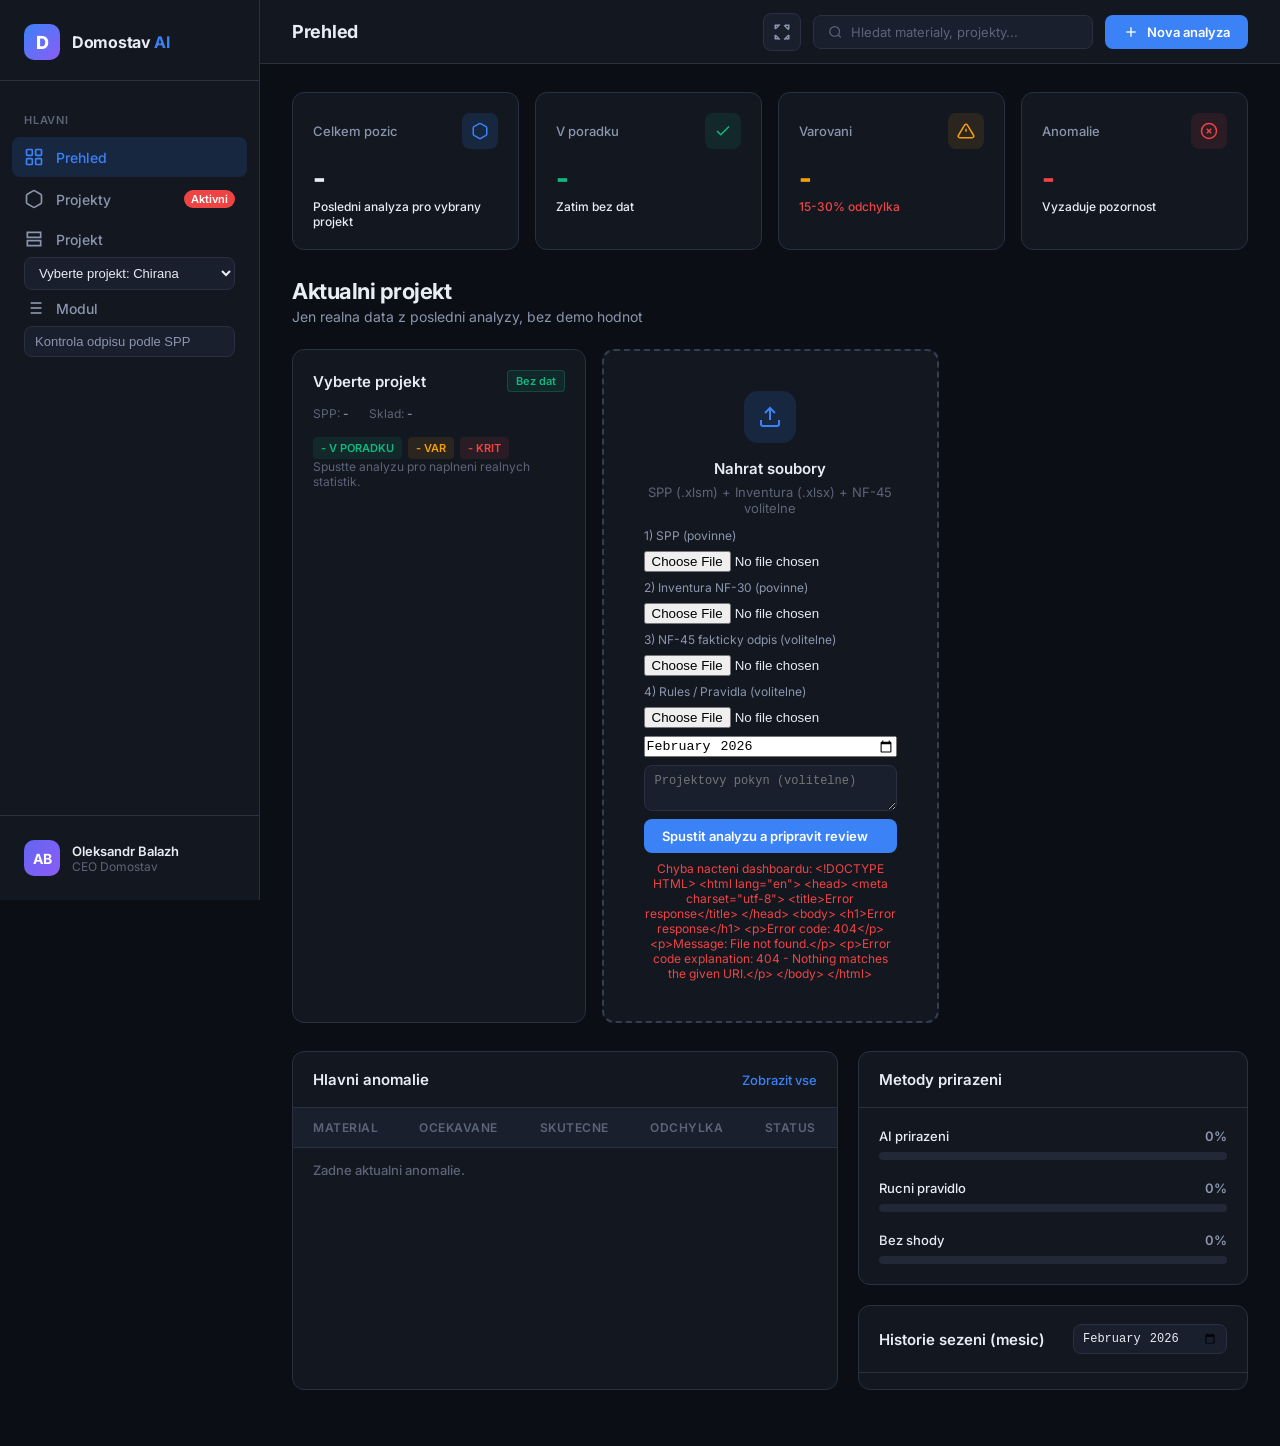
==== commit 4410c419: "Refine SPP-first review flow and simplify analysis launch. Exclude out-of-scope materials from criti" ====
--- a/design/dashboard.html
+++ b/design/dashboard.html
@@ -533,6 +533,12 @@
     border: 1px solid var(--red-border);
   }
 
+  .badge-neutral {
+    background: rgba(96, 125, 173, 0.14);
+    color: #9fb4da;
+    border: 1px solid rgba(96, 125, 173, 0.35);
+  }
+
   .badge-dot {
     width: 6px;
     height: 6px;
@@ -542,6 +548,7 @@
   .badge-ok .badge-dot { background: var(--green); }
   .badge-warning .badge-dot { background: var(--yellow); }
   .badge-red .badge-dot { background: var(--red); }
+  .badge-neutral .badge-dot { background: #9fb4da; }
 
   /* Progress bar */
   .progress-section {
@@ -1103,6 +1110,71 @@
     line-height: 1.5;
     max-height: 140px;
     overflow: auto;
+  }
+
+  .training-spp-picker {
+    display: grid;
+    gap: 8px;
+    padding: 10px;
+    border: 1px solid var(--border);
+    border-radius: 10px;
+    background: var(--surface-3);
+  }
+
+  .training-spp-meta {
+    display: flex;
+    align-items: center;
+    justify-content: space-between;
+    gap: 8px;
+    flex-wrap: wrap;
+    font-size: 12px;
+    color: var(--text-dim);
+  }
+
+  .training-spp-list {
+    max-height: 220px;
+    overflow: auto;
+    display: grid;
+    gap: 6px;
+    padding-right: 4px;
+  }
+
+  .training-spp-item {
+    display: flex;
+    align-items: flex-start;
+    gap: 8px;
+    padding: 8px 10px;
+    border: 1px solid var(--border);
+    border-radius: 8px;
+    background: rgba(255, 255, 255, 0.02);
+    color: var(--text);
+  }
+
+  .training-spp-item input[type="checkbox"] {
+    margin-top: 2px;
+    accent-color: var(--blue);
+  }
+
+  .training-spp-item strong {
+    display: block;
+    font-size: 12px;
+    color: var(--text);
+    line-height: 1.35;
+  }
+
+  .training-spp-item span {
+    display: block;
+    margin-top: 2px;
+    font-size: 11px;
+    color: var(--text-dim);
+  }
+
+  .training-spp-empty {
+    padding: 14px 10px;
+    border: 1px dashed var(--border);
+    border-radius: 8px;
+    color: var(--text-dim);
+    font-size: 12px;
   }
 
   .review-toolbar-meta {
@@ -1206,6 +1278,28 @@
   .processing-text {
     font-size: 13px;
     color: var(--text-muted);
+  }
+
+  .processing-meta {
+    margin-top: 10px;
+    font-size: 12px;
+    color: var(--text-dim);
+  }
+
+  .processing-progress {
+    margin-top: 14px;
+    width: 100%;
+    height: 8px;
+    border-radius: 999px;
+    background: rgba(255, 255, 255, 0.08);
+    overflow: hidden;
+  }
+
+  .processing-progress-fill {
+    height: 100%;
+    width: 0%;
+    background: linear-gradient(90deg, var(--accent), #60A5FA);
+    transition: width 0.35s ease;
   }
 
   @keyframes spin {
@@ -1249,11 +1343,6 @@
       <input type="text" value="Kontrola odpisu podle SPP" disabled style="margin-top:8px;width:100%;background:var(--surface-2);color:var(--text-muted);border:1px solid var(--border);border-radius:8px;padding:7px 10px;font-size:13px">
     </div>
 
-    <div class="nav-label">System</div>
-    <a class="nav-item" href="#" id="nav-settings">
-      <svg viewBox="0 0 24 24" fill="none" stroke="currentColor" stroke-width="2" stroke-linecap="round" stroke-linejoin="round"><circle cx="12" cy="12" r="3"/><path d="M12 1v6m0 6v6m-7-7h6m6 0h6m-3.5-5.5L15 10m-6 4l-3.5 3.5m0-11L9 10m6 4l3.5 3.5"/></svg>
-      Nastaveni
-    </a>
   </div>
 
   <div class="sidebar-footer">
@@ -1274,14 +1363,15 @@
       <div class="topbar-title">Prehled</div>
     </div>
     <div class="topbar-right">
-      <button class="btn btn-secondary" id="tableWideBtn" type="button">Cela sirka tabulky</button>
+      <button class="icon-btn" id="tableWideBtn" type="button" title="Rozsirit tabulku" aria-label="Rozsirit tabulku">
+        <svg viewBox="0 0 24 24" fill="none" stroke="currentColor" stroke-width="2">
+          <path d="M8 3H3v5"/><path d="M16 3h5v5"/><path d="M21 16v5h-5"/><path d="M8 21H3v-5"/>
+          <path d="M3 8l6-6"/><path d="M15 3l6 6"/><path d="M21 16l-6 6"/><path d="M3 16l6 6"/>
+        </svg>
+      </button>
       <div class="search-bar">
         <svg viewBox="0 0 24 24" fill="none" stroke="currentColor" stroke-width="2"><circle cx="11" cy="11" r="8"/><path d="m21 21-4.35-4.35"/></svg>
         <input type="text" placeholder="Hledat materialy, projekty...">
-      </div>
-      <div class="icon-btn">
-        <svg viewBox="0 0 24 24" fill="none" stroke="currentColor" stroke-width="2"><path d="M18 8A6 6 0 0 0 6 8c0 7-3 9-3 9h18s-3-2-3-9"/><path d="M13.73 21a2 2 0 0 1-3.46 0"/></svg>
-        <span class="dot"></span>
       </div>
       <button class="btn btn-primary">
         <svg viewBox="0 0 24 24" fill="none" stroke="currentColor" stroke-width="2"><path d="M12 5v14"/><path d="M5 12h14"/></svg>
@@ -1383,10 +1473,7 @@
           <input type="file" id="fileRules" name="rules" accept=".xls,.xlsx,.xlsm">
           <input type="month" id="periodMonth" name="period_month" value="2026-02">
           <textarea id="projectPrompt" name="project_prompt" rows="2" placeholder="Projektovy pokyn (volitelne)" style="background:var(--surface-2);color:var(--text);border:1px solid var(--border);border-radius:8px;padding:8px 10px;font-size:12px"></textarea>
-          <button class="btn" id="detectMappingBtn" type="button" style="background:var(--surface-2);border:1px solid var(--border);color:var(--text)">Nacist doporucene mapovani</button>
-          <textarea id="sppMappingJson" rows="2" placeholder="SPP mapping JSON (potvrzeni/uprava)" style="background:var(--surface-2);color:var(--text);border:1px solid var(--border);border-radius:8px;padding:8px 10px;font-size:12px"></textarea>
-          <textarea id="invMappingJson" rows="2" placeholder="Inventura mapping JSON (potvrzeni/uprava)" style="background:var(--surface-2);color:var(--text);border:1px solid var(--border);border-radius:8px;padding:8px 10px;font-size:12px"></textarea>
-          <button class="btn btn-primary" id="runAnalyzeBtn" type="submit">Spustit analyzu</button>
+          <button class="btn btn-primary" id="runAnalyzeBtn" type="submit">Spustit analyzu a pripravit review</button>
         </form>
         <div id="runStatus" style="margin-top:8px;font-size:12px;color:var(--text-muted)"></div>
       </div>
@@ -1396,7 +1483,7 @@
       <div class="review-header">
         <div>
           <h2>Kontrola pred exportem</h2>
-          <p id="reviewSummaryText">Nejprve opravte radky bez shody a zkontrolujte anomaly, potom vygenerujte finalni soubor.</p>
+          <p id="reviewSummaryText">Nejprve opravte relevantni radky bez shody a zkontrolujte anomaly, potom vygenerujte finalni soubor.</p>
         </div>
         <div class="review-actions">
           <button class="btn btn-secondary" id="reviewRecalculateBtn" type="button">Prepocitat kontrolu</button>
@@ -1442,8 +1529,6 @@
             <button class="btn btn-secondary" id="trainingSnapshotBtn" type="button">Ulozit verzi pravidel</button>
           </div>
           <div class="training-grid">
-            <input class="training-input" id="trainingSppSearch" list="trainingSppDatalist" placeholder="Hledat SPP podle nazvu, HT, DN40...">
-            <select class="training-input" id="trainingSppRow"></select>
             <select class="training-input" id="trainingScope">
               <option value="project">Ulozit pro projekt</option>
               <option value="system">Ulozit pro system</option>
@@ -1452,6 +1537,17 @@
             <input class="training-input" id="trainingReason" placeholder="Poznamka k pravidlu">
             <button class="btn btn-primary" id="trainingApplySelectedBtn" type="button">Pouzit na vybrane radky</button>
             <button class="btn btn-secondary" id="trainingApplyUnmatchedBtn" type="button">Pouzit na vsechny "Bez shody"</button>
+          </div>
+          <div class="training-spp-picker">
+            <input class="training-input" id="trainingSppSearch" placeholder="Hledat SPP podle nazvu, HT, DN40...">
+            <div class="training-spp-meta">
+              <span id="trainingSppSelectionMeta">Vybrano 0 SPP radku pro pravidlo.</span>
+              <div style="display:flex;gap:8px;flex-wrap:wrap">
+                <button class="btn btn-secondary" id="trainingSelectAllFilteredBtn" type="button">Oznacit vse z filtru</button>
+                <button class="btn btn-secondary" id="trainingClearSppSelectionBtn" type="button">Zrusit SPP vyber</button>
+              </div>
+            </div>
+            <div class="training-spp-list" id="trainingSppListBox"></div>
           </div>
           <div class="training-grid">
             <input class="training-input" id="trainingFilesInput" type="file" multiple accept=".xlsx,.xlsm,.xls,.csv">
@@ -1500,13 +1596,12 @@
             </select>
             <button class="btn btn-secondary" id="saveCategoryRuleBtn" type="button">Ulozit kategorii</button>
           </div>
-          <div class="training-status" id="trainingStatus">Pripraveno: vyberte SPP radek a muzete ucit pravidla hromadne.</div>
+          <div class="training-status" id="trainingStatus">Pripraveno: vyberte jeden nebo vice SPP radku a muzete ucit pravidla hromadne.</div>
           <div class="training-grid">
             <input class="training-input" id="ruleFilterInput" placeholder="Filtrovat registr pravidel podle textu, typu nebo scope">
           </div>
           <div class="rule-list" id="ruleListBox">Pravidla se nacitaji…</div>
         </div>
-        <datalist id="trainingSppDatalist"></datalist>
         <datalist id="reviewSppDatalist"></datalist>
         <div class="review-table-wrap">
           <table class="review-table">
@@ -1615,6 +1710,8 @@
     <div class="processing-spinner"></div>
     <div class="processing-title" id="processingTitle">Počkejte prosím</div>
     <div class="processing-text" id="processingText">Probíhá zpracování...</div>
+    <div class="processing-meta" id="processingMeta">Pripravuji odhad zbyvajiciho casu...</div>
+    <div class="processing-progress"><div class="processing-progress-fill" id="processingProgressFill"></div></div>
   </div>
 </div>
 
@@ -1627,6 +1724,7 @@
     reviewFilter: "all",
     rules: [],
     selectedReviewRows: new Set(),
+    selectedTrainingSppRows: new Set(),
     sppLookup: new Map(),
   };
 
@@ -1661,7 +1759,7 @@
       .replaceAll('"', "&quot;");
   }
 
-  const busyRuntime = { startedAt: 0, mode: "analysis", tickerId: null };
+  const busyRuntime = { startedAt: 0, mode: "analysis", tickerId: null, avgMs: 0, baseText: "" };
   const BUSY_MESSAGES = {
     mapping: [
       "Mapuji sloupce souboru...",
@@ -1729,10 +1827,10 @@
     const overlay = document.getElementById("processingOverlay");
     const titleEl = document.getElementById("processingTitle");
     const textEl = document.getElementById("processingText");
+    const metaEl = document.getElementById("processingMeta");
+    const progressEl = document.getElementById("processingProgressFill");
     const runBtn = document.getElementById("runAnalyzeBtn");
-    const mapBtn = document.getElementById("detectMappingBtn");
     if (runBtn) runBtn.disabled = isBusy;
-    if (mapBtn) mapBtn.disabled = isBusy;
     if (!overlay) return;
 
     if (isBusy) {
@@ -1741,20 +1839,38 @@
       const baseText = chooseBusyMessage(mode);
       busyRuntime.mode = mode;
       busyRuntime.startedAt = Date.now();
+      busyRuntime.avgMs = avgMs;
+      busyRuntime.baseText = baseText;
       if (busyRuntime.tickerId) {
         clearInterval(busyRuntime.tickerId);
         busyRuntime.tickerId = null;
       }
       if (titleEl && textEl) {
         titleEl.textContent = "Probiha zpracovani";
-        textEl.textContent = `${baseText} Odhad: ~${formatSecs(avgMs / 1000)}.`;
+        textEl.textContent = baseText;
+      }
+      if (metaEl) {
+        metaEl.textContent = `Predpokladany cas: ~${formatSecs(avgMs / 1000)}.`;
+      }
+      if (progressEl) {
+        progressEl.style.width = "0%";
       }
       busyRuntime.tickerId = window.setInterval(() => {
-        if (!textEl) return;
         const elapsedMs = Date.now() - busyRuntime.startedAt;
         const remainingSec = Math.max(0, (avgMs - elapsedMs) / 1000);
-        textEl.textContent = `${baseText} Ubehlo: ${formatSecs(elapsedMs / 1000)} | Odhad zbyva: ${formatSecs(remainingSec)}.`;
+        const pct = Math.max(2, Math.min(99, (elapsedMs / Math.max(avgMs, 1)) * 100));
+        if (textEl) {
+          textEl.textContent = `${baseText} Ubehlo: ${formatSecs(elapsedMs / 1000)}.`;
+        }
+        if (metaEl) {
+          metaEl.textContent = `Odhad zbyva: ${formatSecs(remainingSec)} | Celkem obvykle: ~${formatSecs(avgMs / 1000)}.`;
+        }
+        if (progressEl) {
+          progressEl.style.width = `${pct.toFixed(1)}%`;
+        }
+        setRunStatus(`${baseText} Zbyva priblizne ${formatSecs(remainingSec)}.`);
       }, 1000);
+      setRunStatus(`${baseText} Zbyva priblizne ${formatSecs(avgMs / 1000)}.`);
       overlay.classList.add("show");
     } else {
       if (busyRuntime.tickerId) {
@@ -1765,6 +1881,11 @@
         rememberDurationMs(busyRuntime.mode, Date.now() - busyRuntime.startedAt);
       }
       busyRuntime.startedAt = 0;
+      busyRuntime.avgMs = 0;
+      busyRuntime.baseText = "";
+      if (progressEl) {
+        progressEl.style.width = "0%";
+      }
       overlay.classList.remove("show");
     }
   }
@@ -1808,8 +1929,20 @@
       const pctText = pctRaw === null || pctRaw === undefined || Number.isNaN(Number(pctRaw)) ? "—" : `${pct >= 0 ? "+" : ""}${pct.toFixed(1)}%`;
       const color = pctRaw === null || pctRaw === undefined ? "var(--text-dim)" : Math.abs(pct) >= 30 ? "var(--red)" : Math.abs(pct) >= 15 ? "var(--yellow)" : "var(--green)";
       const statusRaw = String(r.status || "RED_FLAG");
-      const statusClass = statusRaw === "OK" ? "badge-ok" : statusRaw === "WARNING" ? "badge-warning" : "badge-red";
-      const statusLabel = statusRaw === "OK" ? "V PORADKU" : statusRaw === "WARNING" ? "VAROVANI" : "KRITICKE";
+      const statusClass = statusRaw === "OK"
+        ? "badge-ok"
+        : statusRaw === "WARNING"
+          ? "badge-warning"
+          : statusRaw === "OUT_OF_SCOPE"
+            ? "badge-neutral"
+            : "badge-red";
+      const statusLabel = statusRaw === "OK"
+        ? "V PORADKU"
+        : statusRaw === "WARNING"
+          ? "VAROVANI"
+          : statusRaw === "OUT_OF_SCOPE"
+            ? "MIMO MESIC"
+            : "KRITICKE";
       return `
         <tr>
           <td class="name">${r.name || "-"}</td>
@@ -1868,24 +2001,67 @@
       : "Vybrano 0 radku pro hromadnou akci.";
   }
 
+  function updateTrainingSppSelectionMeta() {
+    const el = document.getElementById("trainingSppSelectionMeta");
+    if (!el) return;
+    const count = state.selectedTrainingSppRows.size;
+    el.textContent = count
+      ? `Vybrano ${count} SPP radku pro pravidlo.`
+      : "Vybrano 0 SPP radku pro pravidlo.";
+  }
+
+  function getFilteredTrainingSppOptions() {
+    const options = state.review?.spp_options || [];
+    const query = (document.getElementById("trainingSppSearch")?.value || "").trim().toLowerCase();
+    if (!query) return options;
+    return options.filter((item) => {
+      const haystack = [
+        item.label,
+        item.name,
+        item.sheet,
+        item.source_row,
+        item.qty_month,
+        item.unit,
+      ].join(" ").toLowerCase();
+      return haystack.includes(query);
+    });
+  }
+
+  function renderTrainingSppList() {
+    const box = document.getElementById("trainingSppListBox");
+    if (!box) return;
+    const options = getFilteredTrainingSppOptions();
+    if (!options.length) {
+      box.innerHTML = `<div class="training-spp-empty">Pro aktualni filtr nebyly nalezeny zadne radky SPP.</div>`;
+      updateTrainingSppSelectionMeta();
+      return;
+    }
+    box.innerHTML = options.map((item) => {
+      const checked = state.selectedTrainingSppRows.has(item.row);
+      return `
+        <label class="training-spp-item">
+          <input type="checkbox" class="training-spp-checkbox" data-spp-row="${item.row}" ${checked ? "checked" : ""}>
+          <div>
+            <strong>${escapeHtml(item.label || item.name || `SPP ${item.row}`)}</strong>
+            <span>${escapeHtml(item.unit || "—")} | mesic: ${escapeHtml(item.qty_month ?? "—")}</span>
+          </div>
+        </label>
+      `;
+    }).join("");
+    updateTrainingSppSelectionMeta();
+  }
+
   function populateTrainingSppOptions() {
-    const select = document.getElementById("trainingSppRow");
-    const trainingList = document.getElementById("trainingSppDatalist");
     const reviewList = document.getElementById("reviewSppDatalist");
-    if (!select) return;
     const options = state.review?.spp_options || [];
     state.sppLookup = new Map();
-    select.innerHTML = [
-      `<option value="">Vyberte SPP radek pro hromadne pravidlo…</option>`,
-      ...options.map((item) => `<option value="${item.row}">${escapeHtml(item.label)}</option>`),
-    ].join("");
     const lookupOptions = options.map((item) => {
       const lookupValue = buildSppLookupValue(item);
       state.sppLookup.set(lookupValue, item.row);
       return `<option value="${escapeHtml(lookupValue)}"></option>`;
     }).join("");
-    if (trainingList) trainingList.innerHTML = lookupOptions;
     if (reviewList) reviewList.innerHTML = lookupOptions;
+    renderTrainingSppList();
   }
 
   function fmtReviewNumber(value) {
@@ -1895,8 +2071,20 @@
 
   function reviewStatusBadge(status) {
     const statusRaw = String(status || "RED_FLAG");
-    const statusClass = statusRaw === "OK" ? "badge-ok" : statusRaw === "WARNING" ? "badge-warning" : "badge-red";
-    const statusLabel = statusRaw === "OK" ? "V PORADKU" : statusRaw === "WARNING" ? "VAROVANI" : "KRITICKE";
+    const statusClass = statusRaw === "OK"
+      ? "badge-ok"
+      : statusRaw === "WARNING"
+        ? "badge-warning"
+        : statusRaw === "OUT_OF_SCOPE"
+          ? "badge-neutral"
+          : "badge-red";
+    const statusLabel = statusRaw === "OK"
+      ? "V PORADKU"
+      : statusRaw === "WARNING"
+        ? "VAROVANI"
+        : statusRaw === "OUT_OF_SCOPE"
+          ? "MIMO MESIC"
+          : "KRITICKE";
     return `<span class="badge ${statusClass}"><span class="badge-dot"></span>${escapeHtml(statusLabel)}</span>`;
   }
 
@@ -1997,7 +2185,8 @@
     if (unmatchedCount) unmatchedCount.textContent = `${counts.unmatched || 0}`;
     if (anomaliesCount) anomaliesCount.textContent = `${counts.top_anomalies || 0}`;
     if (summary) {
-      summary.textContent = `Kontrola jde po radcich podobne jako v Excelu. Opravte vazby primo ve sloupci "AI: Privazka k SPP", ulozte pravidlo a pak kliknete na "Prepocitat kontrolu".`;
+      const outOfScope = Number(counts.out_of_scope || 0);
+      summary.textContent = `Kontrola jde po radcich podobne jako v Excelu. Opravte vazby primo ve sloupci "AI: Privazka k SPP", ulozte pravidlo a pak kliknete na "Prepocitat kontrolu". Materialy mimo aktivni SPP mesic (${outOfScope}) se do tohoto review nepocitaji.`;
     }
     populateTrainingSppOptions();
     updateReviewSelectionMeta();
@@ -2065,23 +2254,31 @@
     state.draftId = null;
     state.review = null;
     state.selectedReviewRows = new Set();
+    state.selectedTrainingSppRows = new Set();
     const trainingSearch = document.getElementById("trainingSppSearch");
     if (trainingSearch) trainingSearch.value = "";
     populateTrainingSppOptions();
     renderReview(null);
     updateReviewSelectionMeta();
+    updateTrainingSppSelectionMeta();
     const resultBox = document.getElementById("trainingFilesResult");
     if (resultBox) {
       resultBox.textContent = "Soubory pro trenink zatim nejsou nahrane.";
     }
     if (resetStatus) {
-      setTrainingStatus("Pripraveno: po nove analyze se nactou aktualni radky i aktualni SPP moznosti.");
+      setTrainingStatus("Pripraveno: po nove analyze se nactou aktualni radky i aktualni seznam SPP pro multivyber.");
     }
   }
 
   function getSelectedReviewRows() {
     const rows = state.review?.review_rows || [];
     return rows.filter((row) => state.selectedReviewRows.has(row.item_key));
+  }
+
+  function getSelectedTrainingSppRows() {
+    return Array.from(state.selectedTrainingSppRows)
+      .map((value) => Number(value))
+      .filter((value) => Number.isFinite(value) && value > 0);
   }
 
   function resolveSppRow(selectEl, customRowInput, searchInput) {
@@ -2104,19 +2301,15 @@
   }
 
   async function applyBulkRules(mode = "unmatched") {
-    const sppRow = resolveSppRow(
-      document.getElementById("trainingSppRow"),
-      null,
-      document.getElementById("trainingSppSearch")
-    );
+    const sppRows = getSelectedTrainingSppRows();
     const scope = document.getElementById("trainingScope")?.value || "project";
     const reason = document.getElementById("trainingReason")?.value || "";
     if (!state.review?.review_rows?.length) {
       setTrainingStatus("Nejprve spustte analyzu a otevrete review.", "warn");
       return;
     }
-    if (!sppRow) {
-      setTrainingStatus("Vyberte SPP radek pro hromadne prirazeni.", "warn");
+    if (!sppRows.length) {
+      setTrainingStatus("Vyberte aspon jeden SPP radek v bloku uceni.", "warn");
       return;
     }
     const sourceRows = mode === "selected"
@@ -2127,7 +2320,7 @@
         item_key: row.item_key,
         inventory_row: row.inventory_row,
         article: row.article || "",
-        spp_row: sppRow,
+        spp_rows: sppRows,
         reason,
       }));
     if (!targets.length) {
@@ -2139,7 +2332,7 @@
       );
       return;
     }
-    setTrainingStatus(`Ukladam hromadne pravidla pro ${targets.length} radku…`);
+    setTrainingStatus(`Ukladam hromadne pravidla pro ${targets.length} radku a ${sppRows.length} SPP vazeb…`);
     try {
       const data = await fetchJson("/api/overrides/bulk", {
         method: "POST",
@@ -2620,10 +2813,6 @@
     form.append("period_month", document.getElementById("periodMonth").value || "2026-02");
     form.append("project_prompt", document.getElementById("projectPrompt").value || "");
     form.append("no_ai", "false");
-    const sppMappingJson = (document.getElementById("sppMappingJson").value || "").trim();
-    const invMappingJson = (document.getElementById("invMappingJson").value || "").trim();
-    if (sppMappingJson) form.append("spp_mapping", sppMappingJson);
-    if (invMappingJson) form.append("inventory_mapping", invMappingJson);
     form.append("spp", spp);
     form.append("inventory", inv);
     const nf45 = document.getElementById("fileNf45").files[0];
@@ -2647,38 +2836,7 @@
     }
   }
 
-  async function detectMapping() {
-    const spp = document.getElementById("fileSpp").files[0];
-    const inv = document.getElementById("fileInventory").files[0];
-    if (!spp && !inv) {
-      setRunStatus("Vyberte aspon SPP nebo Inventuru pro mapovani.", true);
-      return;
-    }
-    const form = new FormData();
-    form.append("project_code", state.project);
-    if (spp) form.append("spp", spp);
-    if (inv) form.append("inventory", inv);
-    resetReviewState(false);
-    setRunStatus("Detekuji mapovani...");
-    setBusy(true, "mapping");
-    try {
-      const data = await fetchJson("/api/detect-mapping", { method: "POST", body: form });
-      if (data.spp_mapping) {
-        document.getElementById("sppMappingJson").value = JSON.stringify(data.spp_mapping);
-      }
-      if (data.inventory_mapping) {
-        document.getElementById("invMappingJson").value = JSON.stringify(data.inventory_mapping);
-      }
-      setRunStatus("Mapovani nacteno. Potvrdte/upravte a spustte analyzu.");
-    } catch (e) {
-      setRunStatus(`Chyba mapovani: ${e.message}`, true);
-    } finally {
-      setBusy(false);
-    }
-  }
-
   document.getElementById("analyzeForm")?.addEventListener("submit", runAnalysis);
-  document.getElementById("detectMappingBtn")?.addEventListener("click", detectMapping);
   document.getElementById("reviewRecalculateBtn")?.addEventListener("click", recalculateReview);
   document.getElementById("reviewFinalizeBtn")?.addEventListener("click", finalizeReview);
   document.getElementById("sessionsMonth")?.addEventListener("change", refreshDashboard);
@@ -2701,13 +2859,26 @@
     }
     updateReviewSelectionMeta();
   });
+  document.getElementById("trainingSppListBox")?.addEventListener("change", (event) => {
+    const checkbox = event.target.closest(".training-spp-checkbox");
+    if (!checkbox) return;
+    const sppRow = Number(checkbox.dataset.sppRow || 0);
+    if (!sppRow) return;
+    if (checkbox.checked) {
+      state.selectedTrainingSppRows.add(sppRow);
+    } else {
+      state.selectedTrainingSppRows.delete(sppRow);
+    }
+    updateTrainingSppSelectionMeta();
+  });
   document.getElementById("tableWideBtn")?.addEventListener("click", () => {
     document.body.classList.toggle("table-focus");
     const btn = document.getElementById("tableWideBtn");
     if (btn) {
-      btn.textContent = document.body.classList.contains("table-focus")
-        ? "Vratit standardni sirku"
-        : "Cela sirka tabulky";
+      const expanded = document.body.classList.contains("table-focus");
+      const label = expanded ? "Obnovit standardni rozlozeni" : "Rozsirit tabulku";
+      btn.title = label;
+      btn.setAttribute("aria-label", label);
     }
   });
   document.querySelectorAll("[data-review-filter]")?.forEach((button) => {
@@ -2732,6 +2903,15 @@
   document.getElementById("saveCategoryRuleBtn")?.addEventListener("click", saveCategoryRule);
   document.getElementById("trainingSnapshotBtn")?.addEventListener("click", snapshotRules);
   document.getElementById("previewTrainingFilesBtn")?.addEventListener("click", previewTrainingFiles);
+  document.getElementById("trainingSppSearch")?.addEventListener("input", renderTrainingSppList);
+  document.getElementById("trainingSelectAllFilteredBtn")?.addEventListener("click", () => {
+    getFilteredTrainingSppOptions().forEach((item) => state.selectedTrainingSppRows.add(item.row));
+    renderTrainingSppList();
+  });
+  document.getElementById("trainingClearSppSelectionBtn")?.addEventListener("click", () => {
+    state.selectedTrainingSppRows = new Set();
+    renderTrainingSppList();
+  });
   document.getElementById("ruleFilterInput")?.addEventListener("input", renderRuleList);
   document.getElementById("reviewSelectUnmatchedBtn")?.addEventListener("click", () => {
     const unmatchedRows = (state.review?.review_rows || []).filter((row) => row.is_unmatched);
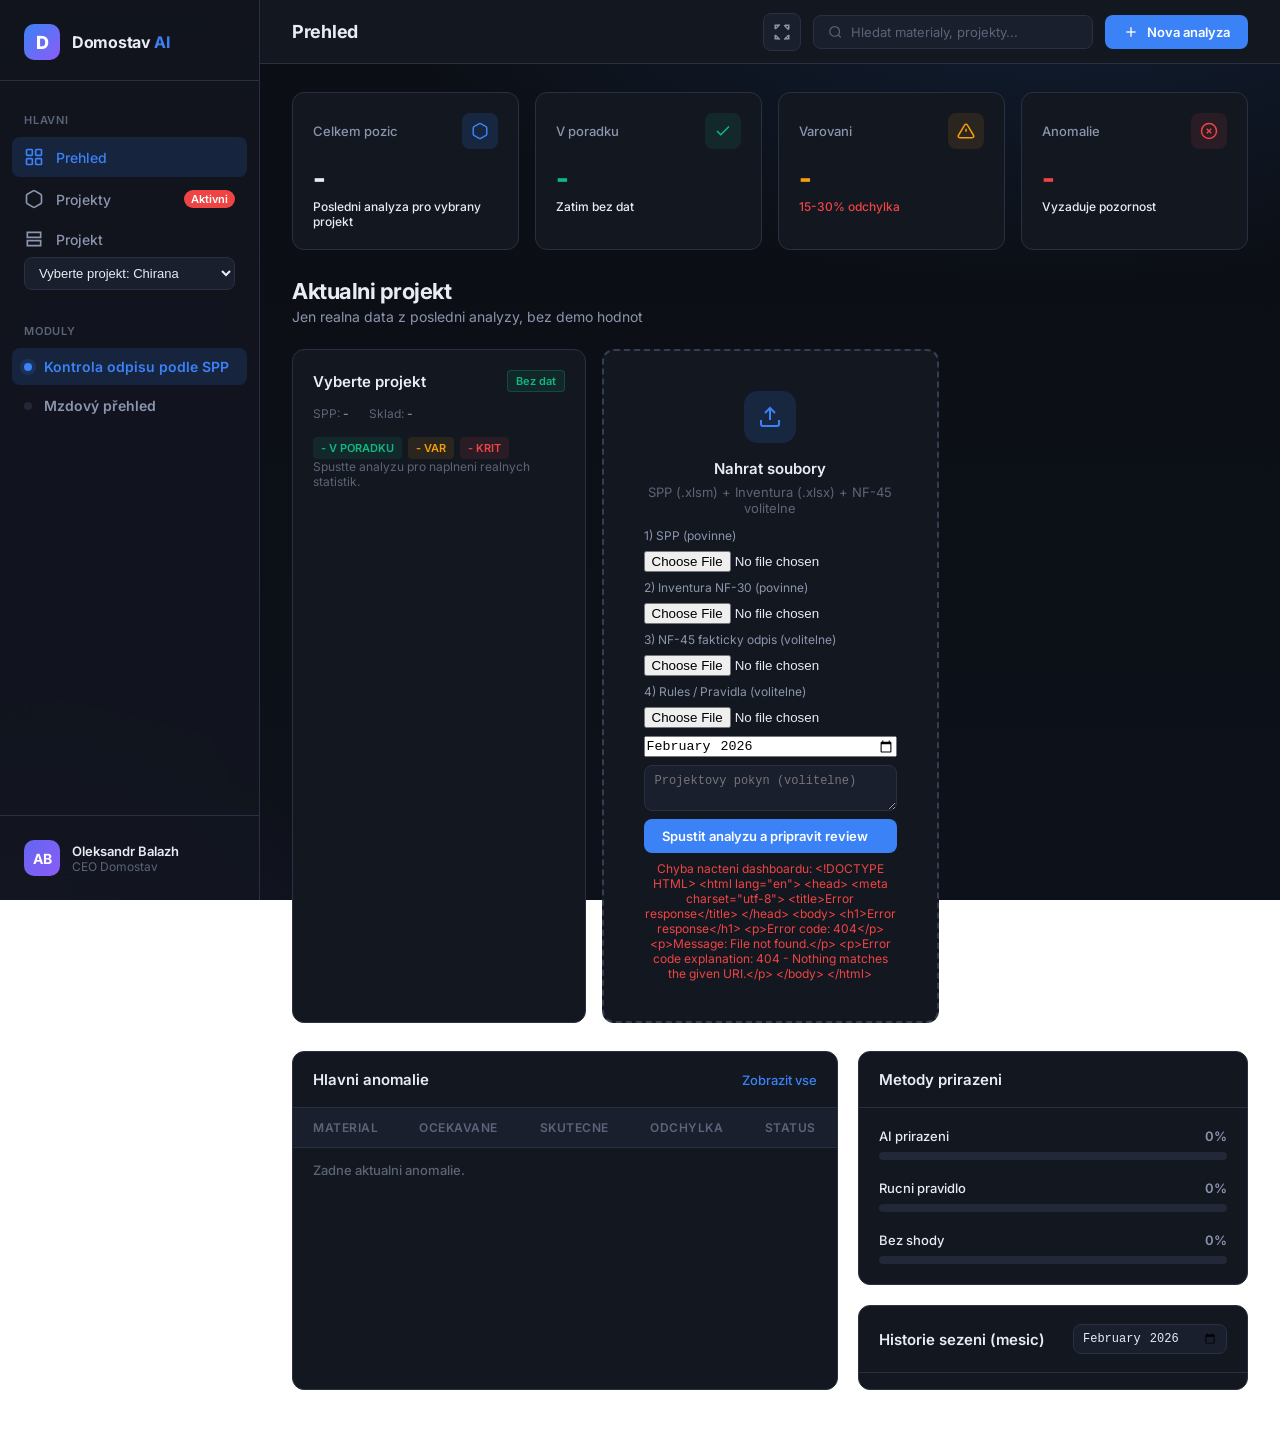
==== commit 0d774161: "Migrate to PostgreSQL and add Module 2 (Mzdový přehled). Replace SQLite session store with psycopg-b" ====
--- a/design/dashboard.html
+++ b/design/dashboard.html
@@ -40,7 +40,11 @@
 
   body {
     font-family: 'Inter', -apple-system, sans-serif;
-    background: var(--bg);
+    background:
+      radial-gradient(1200px 620px at 82% -10%, rgba(59, 130, 246, 0.16), transparent 60%),
+      radial-gradient(900px 520px at -10% 110%, rgba(139, 92, 246, 0.14), transparent 60%),
+      linear-gradient(180deg, #0B0E14 0%, #0D1119 100%);
+    background-attachment: fixed;
     color: var(--text);
     min-height: 100vh;
     display: flex;
@@ -49,7 +53,9 @@
   /* Sidebar */
   .sidebar {
     width: var(--sidebar-width);
-    background: var(--surface);
+    background: rgba(19, 23, 32, 0.82);
+    backdrop-filter: blur(18px);
+    -webkit-backdrop-filter: blur(18px);
     border-right: 1px solid var(--border);
     display: flex;
     flex-direction: column;
@@ -139,6 +145,26 @@
     width: 20px;
     height: 20px;
     flex-shrink: 0;
+  }
+
+  .module-link {
+    font-size: 14px;
+    font-weight: 600;
+  }
+
+  .module-link .module-bullet {
+    width: 8px;
+    height: 8px;
+    border-radius: 999px;
+    background: var(--surface-3);
+    flex-shrink: 0;
+    transition: background 0.16s ease, box-shadow 0.16s ease;
+  }
+
+  .module-link.active .module-bullet,
+  .module-link:hover .module-bullet {
+    background: var(--accent);
+    box-shadow: 0 0 0 4px var(--accent-glow);
   }
 
   .nav-badge {
@@ -1336,12 +1362,17 @@
       <select id="projectSelectNav" style="margin-top:8px;width:100%;background:var(--surface-2);color:var(--text);border:1px solid var(--border);border-radius:8px;padding:7px 10px;font-size:13px">
       <option value="chirana">Vyberte projekt: Chirana</option>
       </select>
-      <div style="display:flex;align-items:center;gap:12px;color:var(--text-muted);font-size:14px;font-weight:500;margin-top:8px">
-        <svg viewBox="0 0 24 24" fill="none" stroke="currentColor" stroke-width="2"><path d="M8 6h13"/><path d="M8 12h13"/><path d="M8 18h13"/><path d="M3 6h.01"/><path d="M3 12h.01"/><path d="M3 18h.01"/></svg>
-        Modul
-      </div>
-      <input type="text" value="Kontrola odpisu podle SPP" disabled style="margin-top:8px;width:100%;background:var(--surface-2);color:var(--text-muted);border:1px solid var(--border);border-radius:8px;padding:7px 10px;font-size:13px">
     </div>
+
+    <div class="nav-label" style="margin-top:8px">Moduly</div>
+    <a class="nav-item module-link active" href="#" id="nav-module-spp">
+      <span class="module-bullet"></span>
+      <span>Kontrola odpisu podle SPP</span>
+    </a>
+    <a class="nav-item module-link" href="/mzdovy/wizard/new">
+      <span class="module-bullet"></span>
+      <span>Mzdový přehled</span>
+    </a>
 
   </div>
 
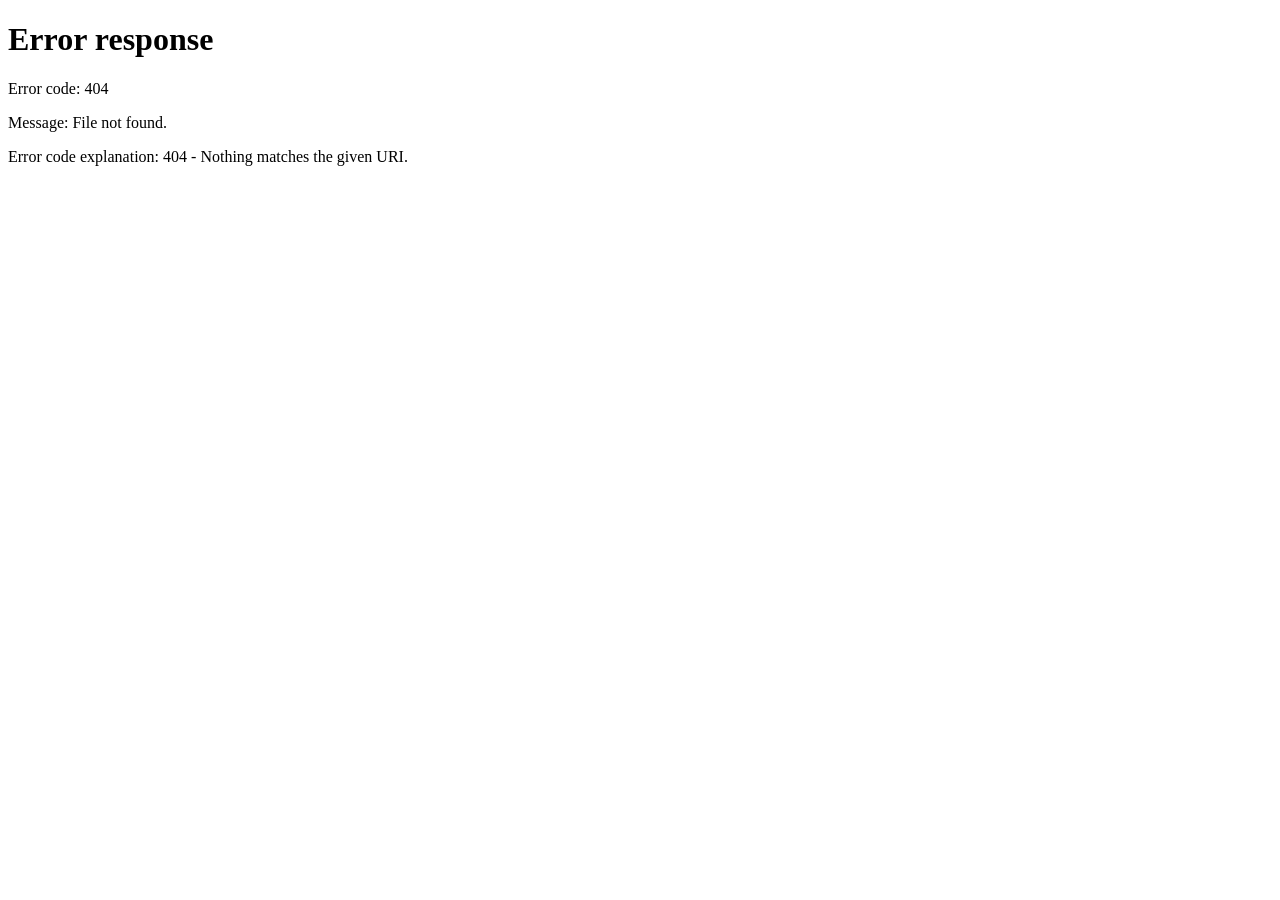
==== commit 74adf6af: "feat: SPP-centric review logic + RBAC + UI overhaul - Invert Module 1 anomaly detection: RED_FLAG no" ====
--- a/design/dashboard.html
+++ b/design/dashboard.html
@@ -10,135 +10,138 @@
   * { margin: 0; padding: 0; box-sizing: border-box; }
 
   :root {
-    --bg: #0B0E14;
+    --bg: #0b0e14;
     --surface: #131720;
-    --surface-2: #1A1F2E;
-    --surface-3: #222838;
-    --border: #2A3042;
-    --border-light: #353D52;
-    --text: #E8ECF4;
-    --text-muted: #8B95AD;
-    --text-dim: #5C6478;
-    --accent: #3B82F6;
-    --accent-hover: #2563EB;
-    --accent-glow: rgba(59, 130, 246, 0.15);
-    --green: #10B981;
+    --surface-2: #171d29;
+    --surface-3: #1f2636;
+    --border: #283041;
+    --border-light: #36415a;
+    --text: #eef2fb;
+    --text-muted: #94a0b8;
+    --text-dim: #6f7b91;
+    --accent: #4f8cff;
+    --accent-hover: #4378ea;
+    --accent-glow: rgba(79, 140, 255, 0.16);
+    --green: #2dd4bf;
     --green-bg: rgba(16, 185, 129, 0.1);
     --green-border: rgba(16, 185, 129, 0.25);
-    --yellow: #F59E0B;
+    --yellow: #fbbf24;
     --yellow-bg: rgba(245, 158, 11, 0.1);
     --yellow-border: rgba(245, 158, 11, 0.25);
-    --red: #EF4444;
+    --red: #fb7185;
     --red-bg: rgba(239, 68, 68, 0.1);
     --red-border: rgba(239, 68, 68, 0.25);
-    --radius: 12px;
-    --radius-sm: 8px;
+    --radius: 18px;
+    --radius-sm: 12px;
     --radius-xs: 6px;
-    --sidebar-width: 260px;
+    --sidebar-width: 282px;
     --sidebar-width-compact: 92px;
+    --shadow: 0 18px 60px rgba(0, 0, 0, 0.28);
   }
 
   body {
     font-family: 'Inter', -apple-system, sans-serif;
     background:
-      radial-gradient(1200px 620px at 82% -10%, rgba(59, 130, 246, 0.16), transparent 60%),
-      radial-gradient(900px 520px at -10% 110%, rgba(139, 92, 246, 0.14), transparent 60%),
-      linear-gradient(180deg, #0B0E14 0%, #0D1119 100%);
+      radial-gradient(circle at top right, rgba(79, 140, 255, 0.12), transparent 30%),
+      radial-gradient(circle at 10% 120%, rgba(45, 212, 191, 0.06), transparent 35%),
+      linear-gradient(180deg, #0b0e14 0%, #0d1119 100%);
     background-attachment: fixed;
     color: var(--text);
     min-height: 100vh;
     display: flex;
+    -webkit-font-smoothing: antialiased;
+    -moz-osx-font-smoothing: grayscale;
   }
 
   /* Sidebar */
   .sidebar {
     width: var(--sidebar-width);
-    background: rgba(19, 23, 32, 0.82);
+    background: rgba(15, 19, 28, 0.88);
     backdrop-filter: blur(18px);
     -webkit-backdrop-filter: blur(18px);
     border-right: 1px solid var(--border);
     display: flex;
     flex-direction: column;
-    padding: 0;
+    gap: 20px;
+    padding: 26px 18px 20px;
     flex-shrink: 0;
     height: 100vh;
-    position: fixed;
-    left: 0;
+    position: sticky;
     top: 0;
-  }
-
-  .sidebar-logo {
-    padding: 24px 24px 20px;
+    overflow-y: auto;
+  }
+
+  .brand {
     display: flex;
     align-items: center;
-    gap: 12px;
-    border-bottom: 1px solid var(--border);
-  }
-
-  .logo-icon {
-    width: 36px;
-    height: 36px;
-    background: linear-gradient(135deg, var(--accent), #8B5CF6);
-    border-radius: 10px;
+    gap: 14px;
+    text-decoration: none;
+  }
+
+  .brand-icon {
+    width: 52px;
+    height: 52px;
+    background: linear-gradient(135deg, #4474ff, #6cb7ff);
+    border-radius: 16px;
     display: flex;
     align-items: center;
     justify-content: center;
-    font-size: 18px;
+    font-size: 24px;
     font-weight: 800;
     color: white;
     letter-spacing: -1px;
-  }
-
-  .logo-text {
-    font-size: 16px;
+    box-shadow: inset 0 1px 0 rgba(255, 255, 255, 0.16);
+  }
+
+  .brand-text {
+    font-size: 20px;
+    font-weight: 800;
+    color: var(--text);
+  }
+
+  .brand-text span {
+    color: var(--accent);
+  }
+
+  .nav-group {
+    display: grid;
+    gap: 8px;
+  }
+
+  .nav-label {
+    font-size: 12px;
     font-weight: 700;
-    color: var(--text);
-    letter-spacing: -0.3px;
-  }
-
-  .logo-text span {
-    color: var(--accent);
-  }
-
-  .sidebar-nav {
-    padding: 16px 12px;
-    flex: 1;
-    display: flex;
-    flex-direction: column;
-    gap: 2px;
-  }
-
-  .nav-label {
-    font-size: 11px;
-    font-weight: 600;
-    color: var(--text-dim);
+    color: var(--text-muted);
     text-transform: uppercase;
-    letter-spacing: 0.8px;
-    padding: 16px 12px 8px;
+    letter-spacing: 0.14em;
+    padding: 0 10px;
   }
 
   .nav-item {
     display: flex;
     align-items: center;
     gap: 12px;
-    padding: 10px 12px;
-    border-radius: var(--radius-sm);
+    padding: 13px 14px;
+    border-radius: 14px;
     color: var(--text-muted);
     text-decoration: none;
     font-size: 14px;
     font-weight: 500;
-    transition: all 0.15s;
+    border: 1px solid transparent;
+    transition: background 0.16s ease, border-color 0.16s ease, color 0.16s ease, transform 0.16s ease;
     cursor: pointer;
   }
 
   .nav-item:hover {
-    background: var(--surface-2);
+    transform: translateX(2px);
     color: var(--text);
   }
 
   .nav-item.active {
     background: var(--accent-glow);
     color: var(--accent);
+    border-color: rgba(79, 140, 255, 0.22);
+    font-weight: 700;
   }
 
   .nav-item svg {
@@ -147,9 +150,98 @@
     flex-shrink: 0;
   }
 
+  .nav-item-static {
+    display: block;
+    padding: 10px 12px;
+    cursor: default;
+  }
+
+  .nav-item-static:hover {
+    transform: none;
+    color: var(--text-muted);
+  }
+
+  .nav-item-label {
+    display: flex;
+    align-items: center;
+    gap: 12px;
+    color: var(--text-muted);
+    font-size: 14px;
+    font-weight: 500;
+  }
+
+  .nav-select {
+    margin-top: 8px;
+    width: 100%;
+    background: var(--surface-2);
+    color: var(--text);
+    border: 1px solid var(--border);
+    border-radius: 10px;
+    padding: 8px 10px;
+    font-size: 13px;
+  }
+
   .module-link {
     font-size: 14px;
     font-weight: 600;
+  }
+
+  .module-nav-block {
+    display: grid;
+    gap: 6px;
+  }
+
+  .module-heading {
+    display: grid;
+    grid-template-columns: minmax(0, 1fr) 36px;
+    gap: 6px;
+    align-items: center;
+  }
+
+  .module-heading .module-link {
+    min-width: 0;
+  }
+
+  .nav-toggle {
+    width: 36px;
+    height: 36px;
+    border: 1px solid var(--border);
+    border-radius: 12px;
+    background: var(--surface-2);
+    color: var(--text-muted);
+    cursor: pointer;
+    transition: background 0.16s ease, color 0.16s ease, transform 0.16s ease;
+  }
+
+  .nav-toggle:hover {
+    color: var(--text);
+    background: var(--surface-3);
+  }
+
+  .module-nav-block.is-collapsed .nav-subnav {
+    display: none;
+  }
+
+  .module-nav-block.is-collapsed .nav-toggle {
+    transform: rotate(-90deg);
+  }
+
+  .nav-subnav {
+    display: grid;
+    gap: 4px;
+    margin-left: 18px;
+    padding-left: 14px;
+    border-left: 1px solid var(--border);
+  }
+
+  .nav-subitem {
+    padding: 9px 12px;
+    border-radius: 12px;
+    font-size: 13px;
+  }
+
+  .nav-subitem.active {
+    background: rgba(79, 140, 255, 0.12);
   }
 
   .module-link .module-bullet {
@@ -180,8 +272,13 @@
   }
 
   .sidebar-footer {
-    padding: 16px;
+    margin-top: auto;
+    padding: 16px 6px 4px;
     border-top: 1px solid var(--border);
+    position: sticky;
+    bottom: 0;
+    background: linear-gradient(180deg, rgba(15, 19, 28, 0.72), rgba(15, 19, 28, 0.98) 28%);
+    backdrop-filter: blur(18px);
   }
 
   .user-card {
@@ -190,6 +287,15 @@
     gap: 12px;
     padding: 8px;
     border-radius: var(--radius-sm);
+  }
+
+  .logout-link {
+    margin-top: 10px;
+    justify-content: center;
+    color: white;
+    background: rgba(251, 113, 133, 0.12);
+    border-color: rgba(251, 113, 133, 0.25);
+    font-weight: 700;
   }
 
   .user-avatar {
@@ -222,44 +328,57 @@
   }
 
   /* Main content */
-  .main {
+  .main,
+  .app-shell {
     flex: 1;
-    margin-left: var(--sidebar-width);
+    width: 100%;
     min-height: 100vh;
+    padding: 40px 40px 56px;
+    max-width: 1440px;
   }
 
   body.table-focus .sidebar { display: none; }
-  body.table-focus .main { margin-left: 0; }
-
-  .topbar {
-    height: 64px;
-    border-bottom: 1px solid var(--border);
-    display: flex;
-    align-items: center;
+  body.table-focus .main { max-width: none; }
+
+  .topbar,
+  .page-header {
+    display: flex;
     justify-content: space-between;
-    padding: 0 32px;
-    background: var(--surface);
-    position: sticky;
-    top: 0;
-    z-index: 10;
-  }
-
-  .topbar-left {
-    display: flex;
-    align-items: center;
-    gap: 16px;
-  }
-
-  .topbar-title {
-    font-size: 18px;
+    gap: 32px;
+    align-items: flex-start;
+    margin-bottom: 36px;
+  }
+
+  .page-header-copy h1 {
+    margin: 0 0 10px;
+    font-size: 42px;
+    line-height: 1.02;
+    letter-spacing: -0.03em;
+  }
+
+  .page-header-copy p {
+    margin: 0;
+    max-width: 780px;
+    color: var(--text-muted);
+    line-height: 1.65;
+    font-size: 15px;
+  }
+
+  .eyebrow {
+    color: var(--accent);
+    text-transform: uppercase;
+    letter-spacing: 0.14em;
+    font-size: 12px;
     font-weight: 700;
-    letter-spacing: -0.3px;
-  }
-
-  .topbar-right {
+    margin-bottom: 12px;
+  }
+
+  .topbar-right,
+  .header-actions {
     display: flex;
     align-items: center;
     gap: 12px;
+    flex-wrap: wrap;
   }
 
   .search-bar {
@@ -268,9 +387,9 @@
     gap: 8px;
     background: var(--surface-2);
     border: 1px solid var(--border);
-    border-radius: var(--radius-sm);
-    padding: 8px 14px;
-    width: 280px;
+    border-radius: 14px;
+    padding: 10px 14px;
+    width: 320px;
   }
 
   .search-bar svg {
@@ -294,12 +413,12 @@
   }
 
   .icon-btn {
-    width: 38px;
-    height: 38px;
+    width: 44px;
+    height: 44px;
     display: flex;
     align-items: center;
     justify-content: center;
-    border-radius: var(--radius-sm);
+    border-radius: 14px;
     border: 1px solid var(--border);
     background: var(--surface-2);
     color: var(--text-muted);
@@ -327,14 +446,15 @@
     display: inline-flex;
     align-items: center;
     gap: 8px;
-    padding: 9px 18px;
-    border-radius: var(--radius-sm);
-    font-size: 13px;
+    justify-content: center;
+    padding: 12px 18px;
+    border-radius: 14px;
+    font-size: 14px;
     font-weight: 600;
     font-family: inherit;
     cursor: pointer;
-    border: none;
-    transition: all 0.15s;
+    border: 1px solid transparent;
+    transition: transform 0.16s ease, opacity 0.16s ease, border-color 0.16s ease, background 0.16s ease;
   }
 
   .btn-primary {
@@ -344,6 +464,17 @@
 
   .btn-primary:hover {
     background: var(--accent-hover);
+    transform: translateY(-1px);
+  }
+
+  .btn-secondary {
+    background: rgba(24, 31, 43, 0.92);
+    border-color: var(--border);
+    color: var(--text);
+  }
+
+  .btn-secondary:hover {
+    border-color: var(--border-light);
   }
 
   .btn svg {
@@ -353,7 +484,7 @@
 
   /* Content area */
   .content {
-    padding: 28px 32px;
+    padding: 0;
   }
 
   .content-header {
@@ -366,13 +497,15 @@
   .content-header h2 {
     font-size: 22px;
     font-weight: 700;
-    letter-spacing: -0.5px;
+    letter-spacing: -0.03em;
+    margin: 0;
   }
 
   .content-header p {
     color: var(--text-muted);
-    font-size: 14px;
-    margin-top: 4px;
+    font-size: 15px;
+    margin-top: 8px;
+    line-height: 1.65;
   }
 
   /* Stats cards */
@@ -384,10 +517,11 @@
   }
 
   .stat-card {
-    background: var(--surface);
+    background: rgba(19, 23, 32, 0.92);
     border: 1px solid var(--border);
     border-radius: var(--radius);
-    padding: 20px;
+    padding: 22px;
+    box-shadow: var(--shadow);
   }
 
   .stat-card-header {
@@ -438,10 +572,10 @@
   }
 
   .stat-card-value {
-    font-size: 28px;
+    font-size: 30px;
     font-weight: 800;
-    letter-spacing: -1px;
-    margin-bottom: 4px;
+    letter-spacing: -0.04em;
+    margin-bottom: 6px;
   }
 
   .stat-card-change {
@@ -469,10 +603,11 @@
   }
 
   .card {
-    background: var(--surface);
+    background: rgba(19, 23, 32, 0.92);
     border: 1px solid var(--border);
     border-radius: var(--radius);
     overflow: hidden;
+    box-shadow: var(--shadow);
   }
 
   .card-header {
@@ -688,23 +823,100 @@
   /* Project cards grid */
   .projects-grid {
     display: grid;
-    grid-template-columns: repeat(3, 1fr);
-    gap: 16px;
+    grid-template-columns: minmax(0, 1.1fr) minmax(320px, 0.9fr);
+    gap: 24px;
     margin-bottom: 28px;
   }
 
+  .spp-workspace {
+    display: grid;
+    grid-template-columns: minmax(0, 1.35fr) minmax(320px, 0.85fr);
+    gap: 24px;
+    align-items: start;
+    margin-bottom: 28px;
+  }
+
+  .spp-side-stack {
+    display: grid;
+    gap: 18px;
+  }
+
   .project-card {
-    background: var(--surface);
+    background: rgba(19, 23, 32, 0.92);
     border: 1px solid var(--border);
     border-radius: var(--radius);
-    padding: 20px;
+    padding: 28px;
+    cursor: default;
+    box-shadow: var(--shadow);
+  }
+
+  .project-card--compact {
+    min-height: 0;
+  }
+
+  .project-list {
+    display: grid;
+    gap: 10px;
+    margin-top: 16px;
+  }
+
+  .project-list-item {
+    width: 100%;
+    border: 1px solid var(--border);
+    background: var(--surface-2);
+    color: var(--text-muted);
+    border-radius: 14px;
+    padding: 12px 14px;
+    display: flex;
+    align-items: center;
+    justify-content: space-between;
+    gap: 12px;
+    text-align: left;
     cursor: pointer;
-    transition: all 0.15s;
-  }
-
-  .project-card:hover {
-    border-color: var(--accent);
-    box-shadow: 0 0 0 1px var(--accent);
+    transition: background 0.16s ease, border-color 0.16s ease, color 0.16s ease;
+  }
+
+  .project-list-item:hover,
+  .project-list-item.active {
+    color: var(--text);
+    border-color: rgba(79, 140, 255, 0.32);
+    background: rgba(79, 140, 255, 0.12);
+  }
+
+  .project-list-name {
+    display: block;
+    color: var(--text);
+    font-weight: 700;
+    font-size: 14px;
+  }
+
+  .project-list-code {
+    display: block;
+    margin-top: 3px;
+    color: var(--text-dim);
+    font-size: 12px;
+  }
+
+  .project-create-form {
+    display: grid;
+    gap: 10px;
+    margin: 16px 0 18px;
+    padding: 14px;
+    border: 1px solid rgba(79, 140, 255, 0.22);
+    border-radius: 16px;
+    background: rgba(79, 140, 255, 0.08);
+  }
+
+  .project-create-form input,
+  .project-create-form textarea {
+    width: 100%;
+    background: var(--surface-2);
+    color: var(--text);
+    border: 1px solid var(--border);
+    border-radius: 12px;
+    padding: 10px 12px;
+    font-size: 13px;
+    font-family: inherit;
   }
 
   .project-card-header {
@@ -715,15 +927,15 @@
   }
 
   .project-name {
-    font-size: 15px;
-    font-weight: 600;
+    font-size: 19px;
+    font-weight: 700;
   }
 
   .project-status {
-    font-size: 11px;
-    font-weight: 600;
-    padding: 3px 8px;
-    border-radius: 4px;
+    font-size: 12px;
+    font-weight: 700;
+    padding: 5px 10px;
+    border-radius: 999px;
   }
 
   .project-status.active {
@@ -741,29 +953,31 @@
   .project-meta {
     display: flex;
     gap: 20px;
-    margin-bottom: 16px;
+    margin-bottom: 18px;
+    flex-wrap: wrap;
   }
 
   .project-meta-item {
+    font-size: 13px;
+    color: var(--text-muted);
+  }
+
+  .project-meta-item span {
+    color: var(--text);
+    font-weight: 600;
+  }
+
+  .project-stats {
+    display: flex;
+    gap: 6px;
+    flex-wrap: wrap;
+  }
+
+  .project-stat-pill {
     font-size: 12px;
-    color: var(--text-dim);
-  }
-
-  .project-meta-item span {
-    color: var(--text-muted);
-    font-weight: 500;
-  }
-
-  .project-stats {
-    display: flex;
-    gap: 6px;
-  }
-
-  .project-stat-pill {
-    font-size: 11px;
-    font-weight: 600;
-    padding: 4px 8px;
-    border-radius: 4px;
+    font-weight: 700;
+    padding: 5px 10px;
+    border-radius: 999px;
     display: flex;
     align-items: center;
     gap: 4px;
@@ -840,29 +1054,24 @@
 
   /* Upload area */
   .upload-card {
-    background: var(--surface);
-    border: 2px dashed var(--border-light);
+    background: rgba(19, 23, 32, 0.92);
+    border: 1px solid var(--border);
     border-radius: var(--radius);
     padding: 40px;
-    text-align: center;
-    cursor: pointer;
-    transition: all 0.15s;
-  }
-
-  .upload-card:hover {
-    border-color: var(--accent);
-    background: var(--accent-glow);
+    text-align: left;
+    cursor: default;
+    box-shadow: var(--shadow);
   }
 
   .upload-icon {
     width: 52px;
     height: 52px;
-    border-radius: 14px;
+    border-radius: 16px;
     background: var(--accent-glow);
     display: flex;
     align-items: center;
     justify-content: center;
-    margin: 0 auto 16px;
+    margin: 0 0 18px;
   }
 
   .upload-icon svg {
@@ -872,14 +1081,61 @@
   }
 
   .upload-title {
-    font-size: 15px;
+    font-size: 22px;
+    font-weight: 700;
+    margin-bottom: 10px;
+  }
+
+  .upload-desc {
+    font-size: 14px;
+    color: var(--text-muted);
+    line-height: 1.65;
+  }
+
+  .upload-form {
+    margin-top: 20px;
+    display: grid;
+    gap: 12px;
+  }
+
+  .field-label {
+    font-size: 12px;
+    color: var(--text-muted);
     font-weight: 600;
-    margin-bottom: 6px;
-  }
-
-  .upload-desc {
+  }
+
+  .upload-form input[type="file"] {
+    width: 100%;
+    background: var(--surface-2);
+    border: 1px solid var(--border);
+    border-radius: 12px;
+    padding: 10px 12px;
+    color: var(--text-muted);
+  }
+
+  .upload-form input[type="month"],
+  .upload-form textarea,
+  .training-input,
+  .review-input,
+  .review-select {
+    width: 100%;
+    background: var(--surface-2);
+    color: var(--text);
+    border: 1px solid var(--border);
+    border-radius: 12px;
+    padding: 10px 12px;
     font-size: 13px;
-    color: var(--text-dim);
+    font-family: inherit;
+  }
+
+  .button-block {
+    width: 100%;
+  }
+
+  #runStatus {
+    margin-top: 10px;
+    font-size: 12px;
+    color: var(--text-muted);
   }
 
   .review-panel {
@@ -889,14 +1145,19 @@
 
   .review-panel.show {
     display: block;
+    border: 1px solid var(--border);
+    background: rgba(19, 23, 32, 0.92);
+    border-radius: var(--radius);
+    box-shadow: var(--shadow);
+    padding: 40px 40px 36px;
   }
 
   .review-header {
     display: flex;
-    align-items: center;
+    align-items: flex-start;
     justify-content: space-between;
-    gap: 16px;
-    margin-bottom: 16px;
+    gap: 20px;
+    margin-bottom: 20px;
   }
 
   .review-actions {
@@ -914,15 +1175,16 @@
   .review-metrics {
     display: grid;
     grid-template-columns: repeat(3, minmax(0, 1fr));
-    gap: 12px;
-    margin-bottom: 16px;
+    gap: 16px;
+    margin-bottom: 20px;
   }
 
   .review-metric {
     border: 1px solid var(--border);
     border-radius: var(--radius-sm);
-    background: var(--surface-2);
-    padding: 14px 16px;
+    background: rgba(19, 23, 32, 0.92);
+    padding: 18px 20px;
+    box-shadow: var(--shadow);
   }
 
   .review-metric-label {
@@ -1331,69 +1593,154 @@
   @keyframes spin {
     to { transform: rotate(360deg); }
   }
+
+  @media (max-width: 1180px) {
+    body {
+      flex-direction: column;
+    }
+
+    .sidebar {
+      position: static;
+      width: 100%;
+      height: auto;
+    }
+
+    .main,
+    .app-shell {
+      max-width: none;
+      padding: 28px 24px 40px;
+    }
+
+    .page-header,
+    .topbar {
+      flex-direction: column;
+    }
+
+    .stats-grid,
+    .review-metrics {
+      grid-template-columns: repeat(2, minmax(0, 1fr));
+    }
+
+    .projects-grid,
+    .spp-workspace {
+      grid-template-columns: 1fr;
+    }
+  }
+
+  @media (max-width: 760px) {
+    .stats-grid,
+    .review-metrics {
+      grid-template-columns: 1fr;
+    }
+
+    .search-bar {
+      width: 100%;
+    }
+
+    .topbar-right,
+    .header-actions {
+      width: 100%;
+    }
+
+    .topbar-right .btn,
+    .header-actions .btn {
+      width: 100%;
+    }
+  }
 </style>
 <script src="https://mcp.figma.com/mcp/html-to-design/capture.js" async></script>
 </head>
 <body>
 
 <!-- Sidebar -->
-<nav class="sidebar">
-  <div class="sidebar-logo">
-    <div class="logo-icon">D</div>
-    <div class="logo-text">Domostav <span>AI</span></div>
-  </div>
-
-  <div class="sidebar-nav">
-    <div class="nav-label">Hlavni</div>
-    <a class="nav-item active" href="#">
-      <svg viewBox="0 0 24 24" fill="none" stroke="currentColor" stroke-width="2" stroke-linecap="round" stroke-linejoin="round"><rect x="3" y="3" width="7" height="7" rx="1"/><rect x="14" y="3" width="7" height="7" rx="1"/><rect x="3" y="14" width="7" height="7" rx="1"/><rect x="14" y="14" width="7" height="7" rx="1"/></svg>
-      Prehled
-    </a>
-    <a class="nav-item" href="#" id="nav-projects">
-      <svg viewBox="0 0 24 24" fill="none" stroke="currentColor" stroke-width="2" stroke-linecap="round" stroke-linejoin="round"><path d="M21 16V8a2 2 0 0 0-1-1.73l-7-4a2 2 0 0 0-2 0l-7 4A2 2 0 0 0 3 8v8a2 2 0 0 0 1 1.73l7 4a2 2 0 0 0 2 0l7-4A2 2 0 0 0 21 16z"/></svg>
-      Projekty
-      <span class="nav-badge">Aktivni</span>
-    </a>
-    <div class="nav-item" style="display:block;cursor:default;padding:8px 12px">
-      <div style="display:flex;align-items:center;gap:12px;color:var(--text-muted);font-size:14px;font-weight:500">
+<aside class="sidebar">
+  <a class="brand" href="/">
+    <div class="brand-icon">D</div>
+    <div>
+      <div class="brand-text">Domostav <span>AI</span></div>
+    </div>
+  </a>
+
+  <nav class="nav-group" aria-label="Projekty">
+    <div class="nav-label">Projekty</div>
+    <div class="nav-item nav-item-static">
+      <div class="nav-item-label">
         <svg viewBox="0 0 24 24" fill="none" stroke="currentColor" stroke-width="2"><path d="M4 4h16v6H4z"/><path d="M4 14h16v6H4z"/></svg>
-        Projekt
+        Aktivní projekt
       </div>
-      <select id="projectSelectNav" style="margin-top:8px;width:100%;background:var(--surface-2);color:var(--text);border:1px solid var(--border);border-radius:8px;padding:7px 10px;font-size:13px">
-      <option value="chirana">Vyberte projekt: Chirana</option>
+      <select id="projectSelectNav" class="nav-select">
+        <option value="chirana">Chirana</option>
       </select>
     </div>
-
-    <div class="nav-label" style="margin-top:8px">Moduly</div>
-    <a class="nav-item module-link active" href="#" id="nav-module-spp">
-      <span class="module-bullet"></span>
-      <span>Kontrola odpisu podle SPP</span>
+    <a class="nav-item" href="/projects/new">
+      <svg viewBox="0 0 24 24" fill="none" stroke="currentColor" stroke-width="2"><path d="M12 5v14"/><path d="M5 12h14"/></svg>
+      Nový projekt
     </a>
-    <a class="nav-item module-link" href="/mzdovy/wizard/new">
-      <span class="module-bullet"></span>
-      <span>Mzdový přehled</span>
+  </nav>
+
+  <nav class="nav-group" aria-label="Moduly">
+    <div class="nav-label">Moduly</div>
+    <div class="module-nav-block" id="nav-module-spp-block" data-nav-block="spp">
+      <div class="module-heading">
+        <a class="nav-item module-link active" href="#uploadCard" id="nav-module-spp">
+          <span class="module-bullet"></span>
+          <span>Kontrola odpisu podle SPP</span>
+        </a>
+        <button class="nav-toggle" type="button" data-nav-toggle="spp" aria-label="Skrýt nebo zobrazit menu SPP">⌄</button>
+      </div>
+      <div class="nav-subnav" aria-label="Kontrola odpisu podle SPP">
+        <a class="nav-item nav-subitem active" href="#uploadCard">Nová analýza</a>
+        <a class="nav-item nav-subitem" href="#activeProjectCard">Aktuální projekt</a>
+        <a class="nav-item nav-subitem" href="#reviewPanel">Kontrola před exportem</a>
+        <a class="nav-item nav-subitem" href="#sessionsList">Historie analýz</a>
+      </div>
+    </div>
+    <div class="module-nav-block" id="nav-module-mzdovy-block" data-nav-block="mzdovy">
+      <div class="module-heading">
+        <a class="nav-item module-link" href="/mzdovy/wizard/new" id="nav-module-mzdovy">
+          <span class="module-bullet"></span>
+          <span>Mzdový přehled</span>
+        </a>
+        <button class="nav-toggle" type="button" data-nav-toggle="mzdovy" aria-label="Skrýt nebo zobrazit menu Mzdový přehled">⌄</button>
+      </div>
+      <div class="nav-subnav" aria-label="Mzdový přehled">
+        <a class="nav-item nav-subitem" href="/mzdovy/wizard/new">Nový import</a>
+        <a class="nav-item nav-subitem" href="/mzdovy/employees">Databáze zaměstnanců</a>
+        <a class="nav-item nav-subitem" href="/mzdovy/wizard/new">Kontrola přehledu</a>
+        <a class="nav-item nav-subitem" href="/mzdovy/history">Historie importů</a>
+      </div>
+    </div>
+  </nav>
+
+  <nav class="nav-group" aria-label="Uživatelé" id="nav-users-section" style="display:none">
+    <div class="nav-label">Uživatelé</div>
+    <a class="nav-item" href="/users" id="nav-users">
+      <svg viewBox="0 0 24 24" fill="none" stroke="currentColor" stroke-width="2"><path d="M16 21v-2a4 4 0 0 0-4-4H6a4 4 0 0 0-4 4v2"/><circle cx="9" cy="7" r="4"/><path d="M22 21v-2a4 4 0 0 0-3-3.87"/><path d="M16 3.13a4 4 0 0 1 0 7.75"/></svg>
+      Seznam uživatelů
     </a>
-
-  </div>
+  </nav>
 
   <div class="sidebar-footer">
     <div class="user-card">
-      <div class="user-avatar">AB</div>
+      <div class="user-avatar" id="authUserAvatar">U</div>
       <div class="user-info">
-        <div class="user-name">Oleksandr Balazh</div>
-        <div class="user-role">CEO Domostav</div>
+        <div class="user-name" id="authUserName">Uživatel</div>
+        <div class="user-role" id="authUserRole">Bez role</div>
       </div>
     </div>
+    <a class="nav-item logout-link" href="/logout">Odhlásit se</a>
   </div>
-</nav>
+</aside>
 
 <!-- Main content -->
-<main class="main">
-  <div class="topbar">
-    <div class="topbar-left">
-      <div class="topbar-title">Prehled</div>
+<main class="main app-shell">
+  <header class="topbar page-header">
+    <div class="page-header-copy">
+      <div class="eyebrow">SPP workflow</div>
+      <h1>Prehled</h1>
+      <p>Jednotny dashboard pro analyzu SPP, review problemovych radku a pripravu finalniho exportu.</p>
     </div>
-    <div class="topbar-right">
+    <div class="topbar-right header-actions">
       <button class="icon-btn" id="tableWideBtn" type="button" title="Rozsirit tabulku" aria-label="Rozsirit tabulku">
         <svg viewBox="0 0 24 24" fill="none" stroke="currentColor" stroke-width="2">
           <path d="M8 3H3v5"/><path d="M16 3h5v5"/><path d="M21 16v5h-5"/><path d="M8 21H3v-5"/>
@@ -1404,12 +1751,12 @@
         <svg viewBox="0 0 24 24" fill="none" stroke="currentColor" stroke-width="2"><circle cx="11" cy="11" r="8"/><path d="m21 21-4.35-4.35"/></svg>
         <input type="text" placeholder="Hledat materialy, projekty...">
       </div>
-      <button class="btn btn-primary">
+      <a class="btn btn-primary" href="#uploadCard" style="text-decoration:none">
         <svg viewBox="0 0 24 24" fill="none" stroke="currentColor" stroke-width="2"><path d="M12 5v14"/><path d="M5 12h14"/></svg>
         Nova analyza
-      </button>
+      </a>
     </div>
-  </div>
+  </header>
 
   <div class="content">
     <!-- Stats -->
@@ -1462,51 +1809,66 @@
     <!-- Projects -->
     <div class="content-header">
       <div>
-        <h2>Aktualni projekt</h2>
-        <p>Jen realna data z posledni analyzy, bez demo hodnot</p>
+        <h2>Pracovní plocha modulu 1</h2>
+        <p>Nejdřív nahrajte soubory pro novou analýzu, vpravo zůstává kontext aktivního projektu.</p>
       </div>
     </div>
 
-    <div class="projects-grid">
-      <div class="project-card" id="activeProjectCard">
-        <div class="project-card-header">
-          <span class="project-name" id="activeProjectName">Vyberte projekt</span>
-          <span class="project-status active" id="activeProjectStatus">Bez dat</span>
-        </div>
-        <div class="project-meta">
-          <div class="project-meta-item">SPP: <span id="activeProjectSpp">-</span></div>
-          <div class="project-meta-item">Sklad: <span id="activeProjectInventory">-</span></div>
-        </div>
-        <div class="project-stats">
-          <span class="project-stat-pill ok" id="activeProjectOk">- V PORADKU</span>
-          <span class="project-stat-pill warn" id="activeProjectWarn">- VAR</span>
-          <span class="project-stat-pill flag" id="activeProjectRed">- KRIT</span>
-        </div>
-        <div class="project-stats">
-          <span style="font-size:12px;color:var(--text-dim)" id="activeProjectMeta">Spustte analyzu pro naplneni realnych statistik.</span>
-        </div>
-      </div>
-
+    <div class="spp-workspace">
       <div class="upload-card" id="uploadCard">
         <div class="upload-icon">
           <svg viewBox="0 0 24 24" fill="none" stroke="currentColor" stroke-width="2"><path d="M21 15v4a2 2 0 0 1-2 2H5a2 2 0 0 1-2-2v-4"/><polyline points="17 8 12 3 7 8"/><line x1="12" y1="3" x2="12" y2="15"/></svg>
         </div>
         <div class="upload-title">Nahrat soubory</div>
         <div class="upload-desc">SPP (.xlsm) + Inventura (.xlsx) + NF-45 volitelne</div>
-        <form id="analyzeForm" style="margin-top:12px;text-align:left;display:grid;gap:8px">
-          <div style="font-size:12px;color:var(--text-muted)">1) SPP (povinne)</div>
+        <form id="analyzeForm" class="upload-form">
+          <div class="field-label">1) SPP (povinne)</div>
           <input type="file" id="fileSpp" name="spp" accept=".xls,.xlsx,.xlsm" required>
-          <div style="font-size:12px;color:var(--text-muted)">2) Inventura NF-30 (povinne)</div>
+          <div class="field-label">2) Inventura NF-30 (povinne)</div>
           <input type="file" id="fileInventory" name="inventory" accept=".xls,.xlsx,.xlsm" required>
-          <div style="font-size:12px;color:var(--text-muted)">3) NF-45 fakticky odpis (volitelne)</div>
+          <div class="field-label">3) NF-45 fakticky odpis (volitelne)</div>
           <input type="file" id="fileNf45" name="nf45" accept=".xls,.xlsx,.xlsm">
-          <div style="font-size:12px;color:var(--text-muted)">4) Rules / Pravidla (volitelne)</div>
+          <div class="field-label">4) Rules / Pravidla (volitelne)</div>
           <input type="file" id="fileRules" name="rules" accept=".xls,.xlsx,.xlsm">
           <input type="month" id="periodMonth" name="period_month" value="2026-02">
-          <textarea id="projectPrompt" name="project_prompt" rows="2" placeholder="Projektovy pokyn (volitelne)" style="background:var(--surface-2);color:var(--text);border:1px solid var(--border);border-radius:8px;padding:8px 10px;font-size:12px"></textarea>
-          <button class="btn btn-primary" id="runAnalyzeBtn" type="submit">Spustit analyzu a pripravit review</button>
+          <textarea id="projectPrompt" name="project_prompt" rows="2" placeholder="Projektovy pokyn (volitelne)"></textarea>
+          <button class="btn btn-primary button-block" id="runAnalyzeBtn" type="submit">Spustit analyzu a pripravit review</button>
         </form>
-        <div id="runStatus" style="margin-top:8px;font-size:12px;color:var(--text-muted)"></div>
+        <div id="runStatus"></div>
+      </div>
+
+      <div class="spp-side-stack">
+        <div class="project-card project-card--compact" id="activeProjectCard">
+          <div class="project-card-header">
+            <span class="project-name" id="activeProjectName">Vyberte projekt</span>
+            <span class="project-status active" id="activeProjectStatus">Bez dat</span>
+          </div>
+          <div class="project-meta">
+            <div class="project-meta-item">SPP: <span id="activeProjectSpp">-</span></div>
+            <div class="project-meta-item">Sklad: <span id="activeProjectInventory">-</span></div>
+          </div>
+          <div class="project-stats">
+            <span class="project-stat-pill ok" id="activeProjectOk">- V PORADKU</span>
+            <span class="project-stat-pill warn" id="activeProjectWarn">- VAR</span>
+            <span class="project-stat-pill flag" id="activeProjectRed">- KRIT</span>
+          </div>
+          <div class="project-stats">
+            <span style="font-size:12px;color:var(--text-dim)" id="activeProjectMeta">Spustte analyzu pro naplneni realnych statistik.</span>
+          </div>
+        </div>
+
+        <div class="project-card project-card--compact" id="projectDirectoryCard">
+          <div class="project-card-header">
+            <span class="project-name">Projekty modulu SPP</span>
+            <span class="project-status planned" id="projectCountBadge">0 projektů</span>
+          </div>
+          <div class="project-meta">
+            <div class="project-meta-item">Rychle přepněte objekt nebo založte nový projekt na samostatné stránce.</div>
+          </div>
+          <a class="btn btn-secondary button-block" href="/projects/new" style="justify-content:center;margin:10px 0 16px;text-decoration:none">Vytvořit nový projekt</a>
+          <div class="field-label">Existující projekty</div>
+          <div class="project-list" id="projectList"></div>
+        </div>
       </div>
     </div>
 
@@ -1514,7 +1876,7 @@
       <div class="review-header">
         <div>
           <h2>Kontrola pred exportem</h2>
-          <p id="reviewSummaryText">Nejprve opravte relevantni radky bez shody a zkontrolujte anomaly, potom vygenerujte finalni soubor.</p>
+          <p id="reviewSummaryText">Kontrola jde po řádcích podobně jako v Excelu. Červené = SPP práce bez pokrytí ze skladu. Opravte vazby a pak klikněte na "Přepočítat kontrolu". Materiály mimo aktivní SPP měsíc se do tohoto review nepočítají.</p>
         </div>
         <div class="review-actions">
           <button class="btn btn-secondary" id="reviewRecalculateBtn" type="button">Prepocitat kontrolu</button>
@@ -1524,15 +1886,15 @@
 
       <div class="review-metrics">
         <div class="review-metric">
-          <div class="review-metric-label">Problemove radky</div>
+          <div class="review-metric-label">Problemové SPP řádky</div>
           <div class="review-metric-value" id="reviewRowsCount">0</div>
         </div>
         <div class="review-metric">
-          <div class="review-metric-label">Bez shody</div>
+          <div class="review-metric-label">Bez pokrytí ze skladu</div>
           <div class="review-metric-value" id="reviewUnmatchedCount">0</div>
         </div>
         <div class="review-metric">
-          <div class="review-metric-label">Anomalie</div>
+          <div class="review-metric-label">Anomálie</div>
           <div class="review-metric-value" id="reviewAnomaliesCount">0</div>
         </div>
       </div>
@@ -1544,13 +1906,13 @@
         </div>
         <div class="review-toolbar">
           <div class="review-filters">
-            <button class="review-filter-btn active" type="button" data-review-filter="all">Vse problemove</button>
-            <button class="review-filter-btn" type="button" data-review-filter="unmatched">Jen bez shody</button>
-            <button class="review-filter-btn" type="button" data-review-filter="anomalies">Jen anomalie</button>
+            <button class="review-filter-btn active" type="button" data-review-filter="all">Vše problémové</button>
+            <button class="review-filter-btn" type="button" data-review-filter="unmatched">Jen bez pokrytí</button>
+            <button class="review-filter-btn" type="button" data-review-filter="anomalies">Jen anomálie</button>
           </div>
           <div class="review-toolbar-meta">
-            <span id="reviewSelectionMeta">Vybrano 0 radku pro hromadnou akci.</span>
-            <button class="btn btn-secondary" id="reviewSelectUnmatchedBtn" type="button">Oznacit bez shody</button>
+            <span id="reviewSelectionMeta">Vybráno 0 řádků pro hromadnou akci.</span>
+            <button class="btn btn-secondary" id="reviewSelectUnmatchedBtn" type="button">Označit bez pokrytí</button>
             <button class="btn btn-secondary" id="reviewClearSelectionBtn" type="button">Zrusit vyber</button>
           </div>
         </div>
@@ -1640,17 +2002,16 @@
               <tr>
                 <th class="review-select-cell">Vyber</th>
                 <th>Row</th>
-                <th>Material</th>
-                <th>Fakt</th>
-                <th>AI: Ocek. odpis</th>
-                <th>AI: Jed.</th>
-                <th>AI: Privazka k SPP</th>
-                <th>AI: Zdroj SPP</th>
-                <th>AI: Duvod</th>
-                <th>AI: Status</th>
-                <th>AI: Metoda</th>
-                <th>AI: Odl. %</th>
-                <th>Ulozit pravidlo</th>
+                <th>SPP Práce</th>
+                <th>List</th>
+                <th>SPP Měsíc</th>
+                <th>Jed.</th>
+                <th>Pokryto (zásoby)</th>
+                <th>Celkem odepsáno</th>
+                <th>Delta</th>
+                <th>Duvod</th>
+                <th>Status</th>
+                <th>Odl. %</th>
               </tr>
             </thead>
             <tbody id="reviewTableBody"></tbody>
@@ -1748,12 +2109,13 @@
 
 <script>
   const state = {
-    project: "chirana",
+    project: localStorage.getItem("domostav_active_spp_project") || "chirana",
     month: "2026-02",
     draftId: null,
     review: null,
     reviewFilter: "all",
     rules: [],
+    projects: [],
     selectedReviewRows: new Set(),
     selectedTrainingSppRows: new Set(),
     sppLookup: new Map(),
@@ -1788,6 +2150,69 @@
       .replaceAll("<", "&lt;")
       .replaceAll(">", "&gt;")
       .replaceAll('"', "&quot;");
+  }
+
+  function currentProject() {
+    return state.projects.find((project) => project.code === state.project) || null;
+  }
+
+  function currentProjectName() {
+    const project = currentProject();
+    return project?.name || state.project || "projekt";
+  }
+
+  function renderProjectList() {
+    const list = document.getElementById("projectList");
+    const badge = document.getElementById("projectCountBadge");
+    if (badge) {
+      const count = state.projects.length;
+      badge.textContent = `${count} ${count === 1 ? "projekt" : "projektů"}`;
+    }
+    if (!list) return;
+    if (!state.projects.length) {
+      list.innerHTML = `<div class="project-meta-item">Zatím není založený žádný projekt.</div>`;
+      return;
+    }
+    list.innerHTML = state.projects.map((project) => `
+      <button class="project-list-item ${project.code === state.project ? "active" : ""}" type="button" data-project-code="${escapeHtml(project.code)}">
+        <span>
+          <span class="project-list-name">${escapeHtml(project.name || project.code)}</span>
+          <span class="project-list-code">${escapeHtml(project.code)}</span>
+        </span>
+        <span class="project-status ${project.code === state.project ? "active" : "planned"}">${project.code === state.project ? "Aktivní" : "Vybrat"}</span>
+      </button>
+    `).join("");
+  }
+
+  function updateActiveNavigation() {
+    const hash = window.location.hash || "#uploadCard";
+    document.querySelectorAll(".nav-subitem").forEach((item) => {
+      const href = item.getAttribute("href") || "";
+      item.classList.toggle("active", href === hash || (hash === "" && href === "#uploadCard"));
+    });
+  }
+
+  function initModuleNavigation() {
+    document.querySelectorAll("[data-nav-toggle]").forEach((button) => {
+      const key = button.dataset.navToggle;
+      const block = document.querySelector(`[data-nav-block="${key}"]`);
+      if (!block) return;
+      const collapsed = localStorage.getItem(`domostav_nav_${key}_collapsed`) === "true";
+      block.classList.toggle("is-collapsed", collapsed);
+      button.addEventListener("click", () => {
+        const next = !block.classList.contains("is-collapsed");
+        block.classList.toggle("is-collapsed", next);
+        localStorage.setItem(`domostav_nav_${key}_collapsed`, String(next));
+      });
+    });
+    document.querySelectorAll(".nav-subitem").forEach((item) => {
+      item.addEventListener("click", () => {
+        document.querySelectorAll(".nav-subitem").forEach((node) => node.classList.remove("active"));
+        item.classList.add("active");
+      });
+    });
+    window.addEventListener("hashchange", updateActiveNavigation);
+    updateActiveNavigation();
   }
 
   const busyRuntime = { startedAt: 0, mode: "analysis", tickerId: null, avgMs: 0, baseText: "" };
@@ -2137,60 +2562,52 @@
     const rows = getFilteredReviewRows(review);
     if (caption) {
       const labels = {
-        all: "Vsechny problemove radky",
-        unmatched: "Jen radky bez SPP vazby",
+        all: "Vsechny problemove SPP radky",
+        unmatched: "Jen radky bez pokrytí ze skladu",
         anomalies: "Jen anomalni radky",
       };
       caption.textContent = labels[state.reviewFilter] || labels.all;
     }
     if (!rows.length) {
-      body.innerHTML = `<tr><td colspan="13" class="review-empty">Zadne radky pro zvoleny filtr.</td></tr>`;
+      body.innerHTML = `<tr><td colspan="12" class="review-empty">Žádné problémové SPP řádky — všechny práce jsou pokryty zásobami. ✓</td></tr>`;
       return;
     }
-    const optionsHtml = sppOptionsMarkup();
     body.innerHTML = rows.map((item) => {
       const rowClass = item.is_unmatched ? "review-row-unmatched" : (item.is_anomaly ? "review-row-anomaly" : "");
-      const currentBind = item.spp_reference ? escapeHtml(item.spp_reference) : `<span style="color:var(--red)">Nenalezena odpovidajici SPP prace</span>`;
       const deviationText = item.deviation_percent === null || item.deviation_percent === undefined
         ? "—"
         : `${Number(item.deviation_percent).toFixed(1)}%`;
       const isSelected = state.selectedReviewRows.has(item.item_key);
+
+      // Covered inventory items
+      const coveredItems = (item.covered_items || []);
+      const coveredHtml = coveredItems.length > 0
+        ? coveredItems.slice(0, 3).map(n => `<div class="review-subtext">• ${escapeHtml(n)}</div>`).join("") +
+          (coveredItems.length > 3 ? `<div class="review-subtext" style="color:var(--text-muted)">+${coveredItems.length - 3} dalších</div>` : "")
+        : `<span style="color:var(--red)">Žádné položky ze skladu</span>`;
+
+      const deltaHtml = item.delta === null || item.delta === undefined
+        ? "—"
+        : `<span style="color:${item.delta > 0.5 ? "var(--red)" : item.delta < -0.5 ? "var(--warning)" : "var(--green)"}">${Number(item.delta).toFixed(2)} ${escapeHtml(item.spp_unit || "")}</span>`;
+
       return `
-        <tr class="${rowClass}" data-item-key="${escapeHtml(item.item_key)}" data-inventory-row="${item.inventory_row}" data-article="${escapeHtml(item.article || "")}">
+        <tr class="${rowClass}" data-item-key="${escapeHtml(item.item_key)}" data-inventory-row="">
           <td class="review-select-cell">
             <input class="review-row-toggle review-row-select" type="checkbox" ${isSelected ? "checked" : ""} aria-label="Vybrat radek">
           </td>
-          <td>#${item.inventory_row}</td>
+          <td><span style="font-size:11px;color:var(--text-muted)">[${escapeHtml(item.spp_sheet || "—")}]</span><br>#${item.spp_source_row || item.spp_row}</td>
           <td class="review-material">
             <strong>${escapeHtml(item.name || "—")}</strong>
-            <div class="review-subtext">Article: ${escapeHtml(item.article || "—")} | Kategorie: ${escapeHtml(item.category || "—")}</div>
           </td>
-          <td>${fmtReviewNumber(item.actual_deviation)}</td>
-          <td>${fmtReviewNumber(item.expected_writeoff)}</td>
-          <td>${escapeHtml(item.inventory_unit || "—")}</td>
-          <td class="review-bind-cell">
-            <div class="review-bind-current">${currentBind}</div>
-            <select class="review-bind-select">${optionsHtml}</select>
-            <input class="review-bind-search" list="reviewSppDatalist" type="text" placeholder="Nebo hledejte SPP podle nazvu / DN / HT" style="margin-top:6px;width:100%;background:var(--surface-3);color:var(--text);border:1px solid var(--border);border-radius:8px;padding:8px 10px;font-size:12px;font-family:inherit;">
-            <input class="review-bind-custom" type="number" min="1" placeholder="Nebo zadejte cislo SPP radku" style="margin-top:6px;width:100%;background:var(--surface-3);color:var(--text);border:1px solid var(--border);border-radius:8px;padding:8px 10px;font-size:12px;font-family:inherit;">
-          </td>
-          <td>${escapeHtml(item.spp_source || "—")}</td>
-          <td style="min-width:240px">
-            <textarea class="review-reason-input" placeholder="Proc tato vazba plati?">${escapeHtml(item.reason || "")}</textarea>
-          </td>
+          <td style="font-size:12px;color:var(--text-muted)">${escapeHtml(item.spp_sheet || "—")}</td>
+          <td>${fmtReviewNumber(item.spp_qty_month)}</td>
+          <td>${escapeHtml(item.spp_unit || "—")}</td>
+          <td class="review-bind-cell">${coveredHtml}</td>
+          <td>${fmtReviewNumber(item.total_inv_deviation)}</td>
+          <td>${deltaHtml}</td>
+          <td style="min-width:200px;font-size:12px">${escapeHtml(item.reason || "")}</td>
           <td>${reviewStatusBadge(item.status)}</td>
-          <td>${escapeHtml(item.method || "—")}</td>
           <td>${deviationText}</td>
-          <td class="review-save-cell">
-            <select class="review-scope-select">
-              <option value="project">Ulozit pro projekt</option>
-              <option value="system">Ulozit pro system</option>
-              <option value="both">Ulozit pro projekt i system</option>
-            </select>
-            <button class="btn btn-secondary review-save-btn" type="button" style="margin-top:8px">Ulozit</button>
-            <button class="btn btn-secondary review-delete-btn" type="button" style="margin-top:8px">Zrusit ulozene pravidlo</button>
-            <span class="review-save-status">Vyberte SPP radek a ulozte pravidlo.</span>
-          </td>
         </tr>
       `;
     }).join("");
@@ -2215,10 +2632,6 @@
     if (rowsCount) rowsCount.textContent = `${counts.review_rows || 0}`;
     if (unmatchedCount) unmatchedCount.textContent = `${counts.unmatched || 0}`;
     if (anomaliesCount) anomaliesCount.textContent = `${counts.top_anomalies || 0}`;
-    if (summary) {
-      const outOfScope = Number(counts.out_of_scope || 0);
-      summary.textContent = `Kontrola jde po radcich podobne jako v Excelu. Opravte vazby primo ve sloupci "AI: Privazka k SPP", ulozte pravidlo a pak kliknete na "Prepocitat kontrolu". Materialy mimo aktivni SPP mesic (${outOfScope}) se do tohoto review nepocitaji.`;
-    }
     populateTrainingSppOptions();
     updateReviewSelectionMeta();
     renderReviewTable(review);
@@ -2760,7 +3173,7 @@
       const latestSession = sessions[0]?.stats || null;
       const latestKpi = latestSession?.kpis || null;
       const latestOutput = sessions[0]?.output_filename || "";
-      document.getElementById("activeProjectName").textContent = state.project || "projekt";
+      document.getElementById("activeProjectName").textContent = currentProjectName();
       if (latestKpi) {
         document.getElementById("kpiTotal").textContent = latestKpi.total_items ?? "-";
         document.getElementById("kpiOk").textContent = latestKpi.ok ?? "-";
@@ -2812,22 +3225,44 @@
       const select = document.getElementById("projectSelectNav");
       if (!select) return;
       const projects = data.projects || [];
+      state.projects = projects;
       if (!projects.length) {
-        select.innerHTML = `<option value="chirana">Vyberte projekt: Chirana</option>`;
+        select.innerHTML = `<option value="chirana">Chirana</option>`;
+        renderProjectList();
         return;
       }
       select.innerHTML = projects
-        .map((p) => `<option value="${p.code}">${p.name || p.code}</option>`)
+        .map((p) => `<option value="${escapeHtml(p.code)}">${escapeHtml(p.name || p.code)}</option>`)
         .join("");
       if (projects.some((p) => p.code === state.project)) {
         select.value = state.project;
       } else {
         state.project = projects[0].code;
+        localStorage.setItem("domostav_active_spp_project", state.project);
         select.value = state.project;
       }
+      const prompt = document.getElementById("projectPrompt");
+      if (prompt && !prompt.value) {
+        prompt.value = currentProject()?.prompt || "";
+      }
+      renderProjectList();
     } catch (e) {
       console.error(e);
     }
+  }
+
+  async function selectProject(projectCode) {
+    if (!projectCode || projectCode === state.project) return;
+    state.project = projectCode;
+    localStorage.setItem("domostav_active_spp_project", projectCode);
+    const select = document.getElementById("projectSelectNav");
+    if (select) select.value = projectCode;
+    const prompt = document.getElementById("projectPrompt");
+    if (prompt) prompt.value = currentProject()?.prompt || "";
+    renderProjectList();
+    resetReviewState(false);
+    await loadRules();
+    await refreshDashboard();
   }
 
   async function runAnalysis(event) {
@@ -2841,6 +3276,7 @@
 
     const form = new FormData();
     form.append("project_code", state.project);
+    form.append("project_name", currentProjectName());
     form.append("period_month", document.getElementById("periodMonth").value || "2026-02");
     form.append("project_prompt", document.getElementById("projectPrompt").value || "");
     form.append("no_ai", "false");
@@ -2868,6 +3304,10 @@
   }
 
   document.getElementById("analyzeForm")?.addEventListener("submit", runAnalysis);
+  document.getElementById("projectList")?.addEventListener("click", (event) => {
+    const item = event.target.closest("[data-project-code]");
+    if (item) selectProject(item.dataset.projectCode);
+  });
   document.getElementById("reviewRecalculateBtn")?.addEventListener("click", recalculateReview);
   document.getElementById("reviewFinalizeBtn")?.addEventListener("click", finalizeReview);
   document.getElementById("sessionsMonth")?.addEventListener("change", refreshDashboard);
@@ -2922,10 +3362,7 @@
     });
   });
   document.getElementById("projectSelectNav")?.addEventListener("change", async (e) => {
-    state.project = e.target.value;
-    resetReviewState(false);
-    await loadRules();
-    await refreshDashboard();
+    await selectProject(e.target.value);
   });
   document.getElementById("trainingApplySelectedBtn")?.addEventListener("click", () => applyBulkRules("selected"));
   document.getElementById("trainingApplyUnmatchedBtn")?.addEventListener("click", () => applyBulkRules("unmatched"));
@@ -2968,7 +3405,37 @@
     document.getElementById(id)?.addEventListener("change", () => resetReviewState(false));
   });
 
+  async function applyAuthProfile() {
+    try {
+      const data = await fetchJson("/api/me");
+      const user = data.user || {};
+      const modules = user.modules || [];
+      const avatar = document.getElementById("authUserAvatar");
+      const name = document.getElementById("authUserName");
+      const role = document.getElementById("authUserRole");
+      if (avatar) avatar.textContent = (user.full_name || "U").slice(0, 1).toUpperCase();
+      if (name) name.textContent = user.full_name || user.username || "Uživatel";
+      if (role) role.textContent = user.role_label || "Bez role";
+      if (!modules.includes("spp")) {
+        document.getElementById("nav-module-spp-block")?.remove();
+      }
+      if (!modules.includes("mzdovy")) {
+        document.getElementById("nav-module-mzdovy-block")?.remove();
+      }
+      const usersSection = document.getElementById("nav-users-section");
+      if (usersSection && user.can_manage_users) {
+        usersSection.style.display = "";
+      }
+    } catch (error) {
+      if (error?.message) {
+        window.location.href = `/login?next=${encodeURIComponent(window.location.pathname)}`;
+      }
+    }
+  }
+
   (async function init() {
+    initModuleNavigation();
+    await applyAuthProfile();
     await loadProjects();
     await loadRules();
     await refreshDashboard();
